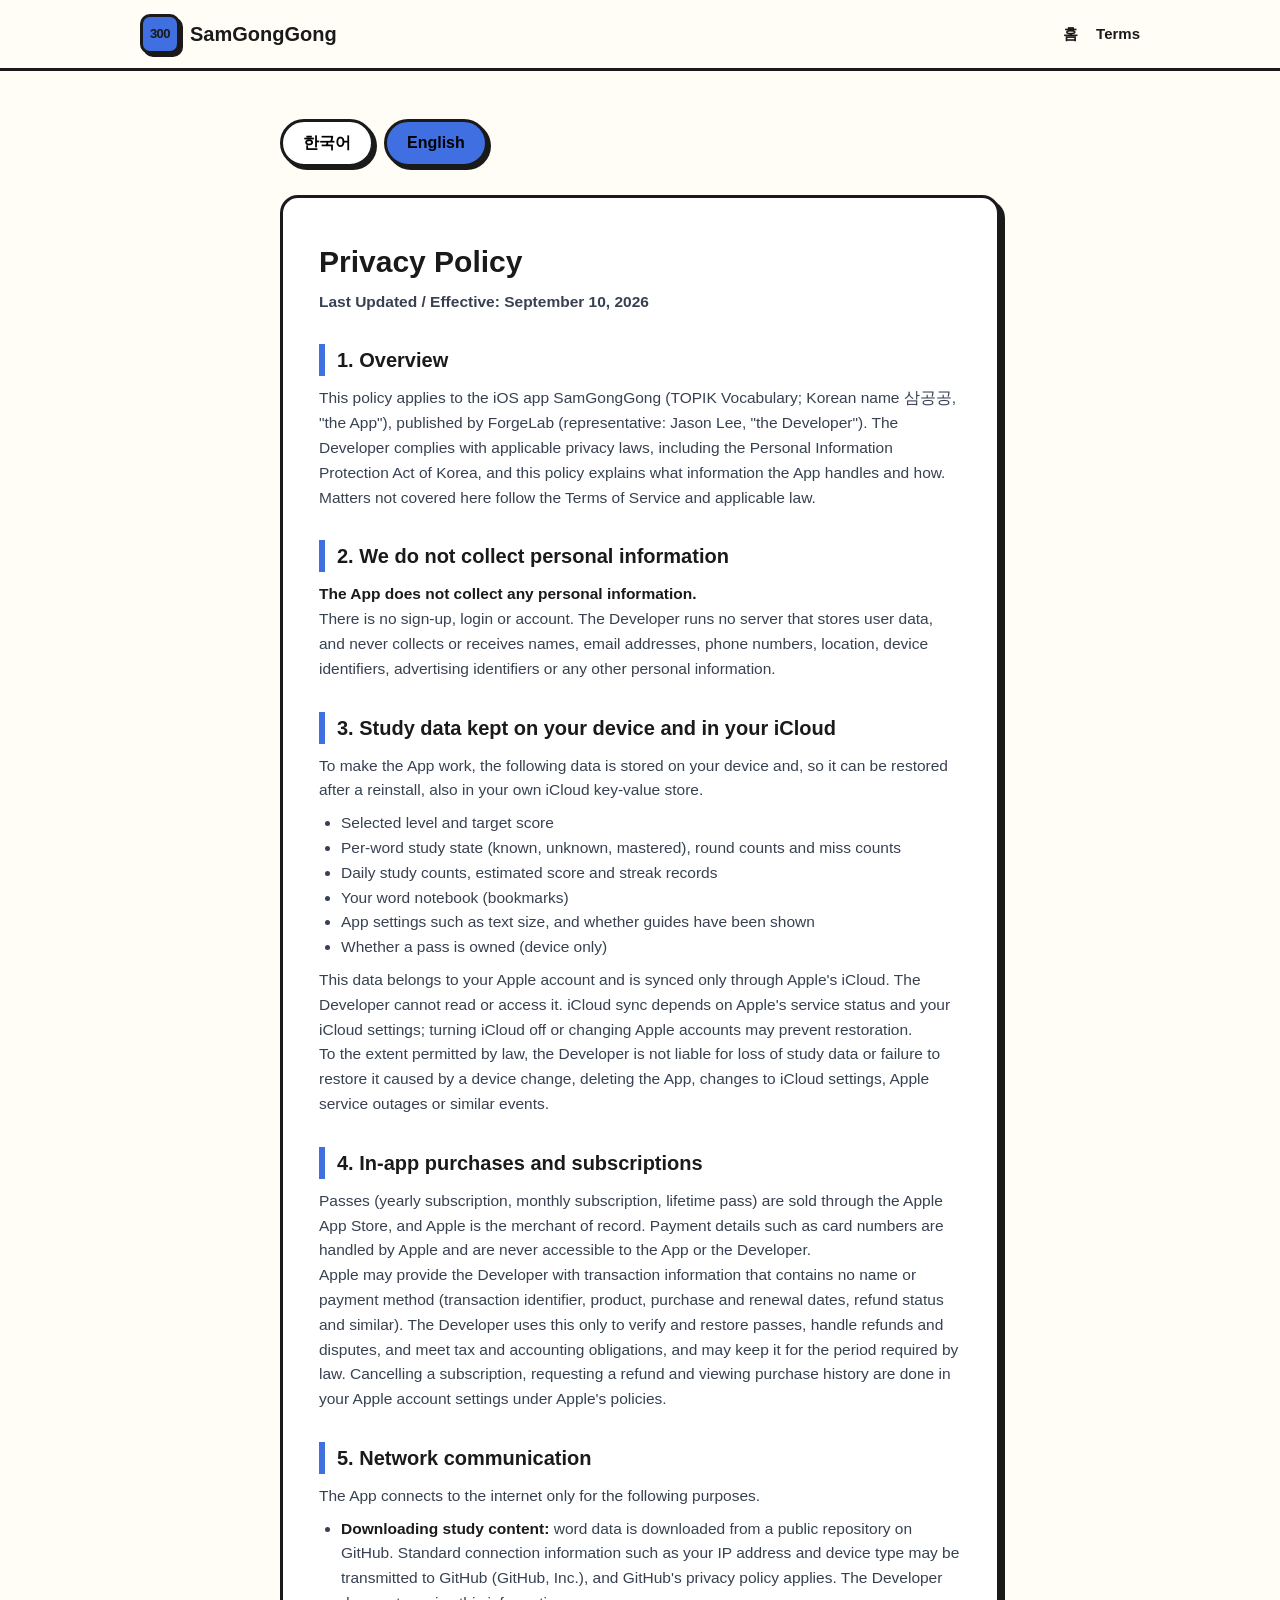
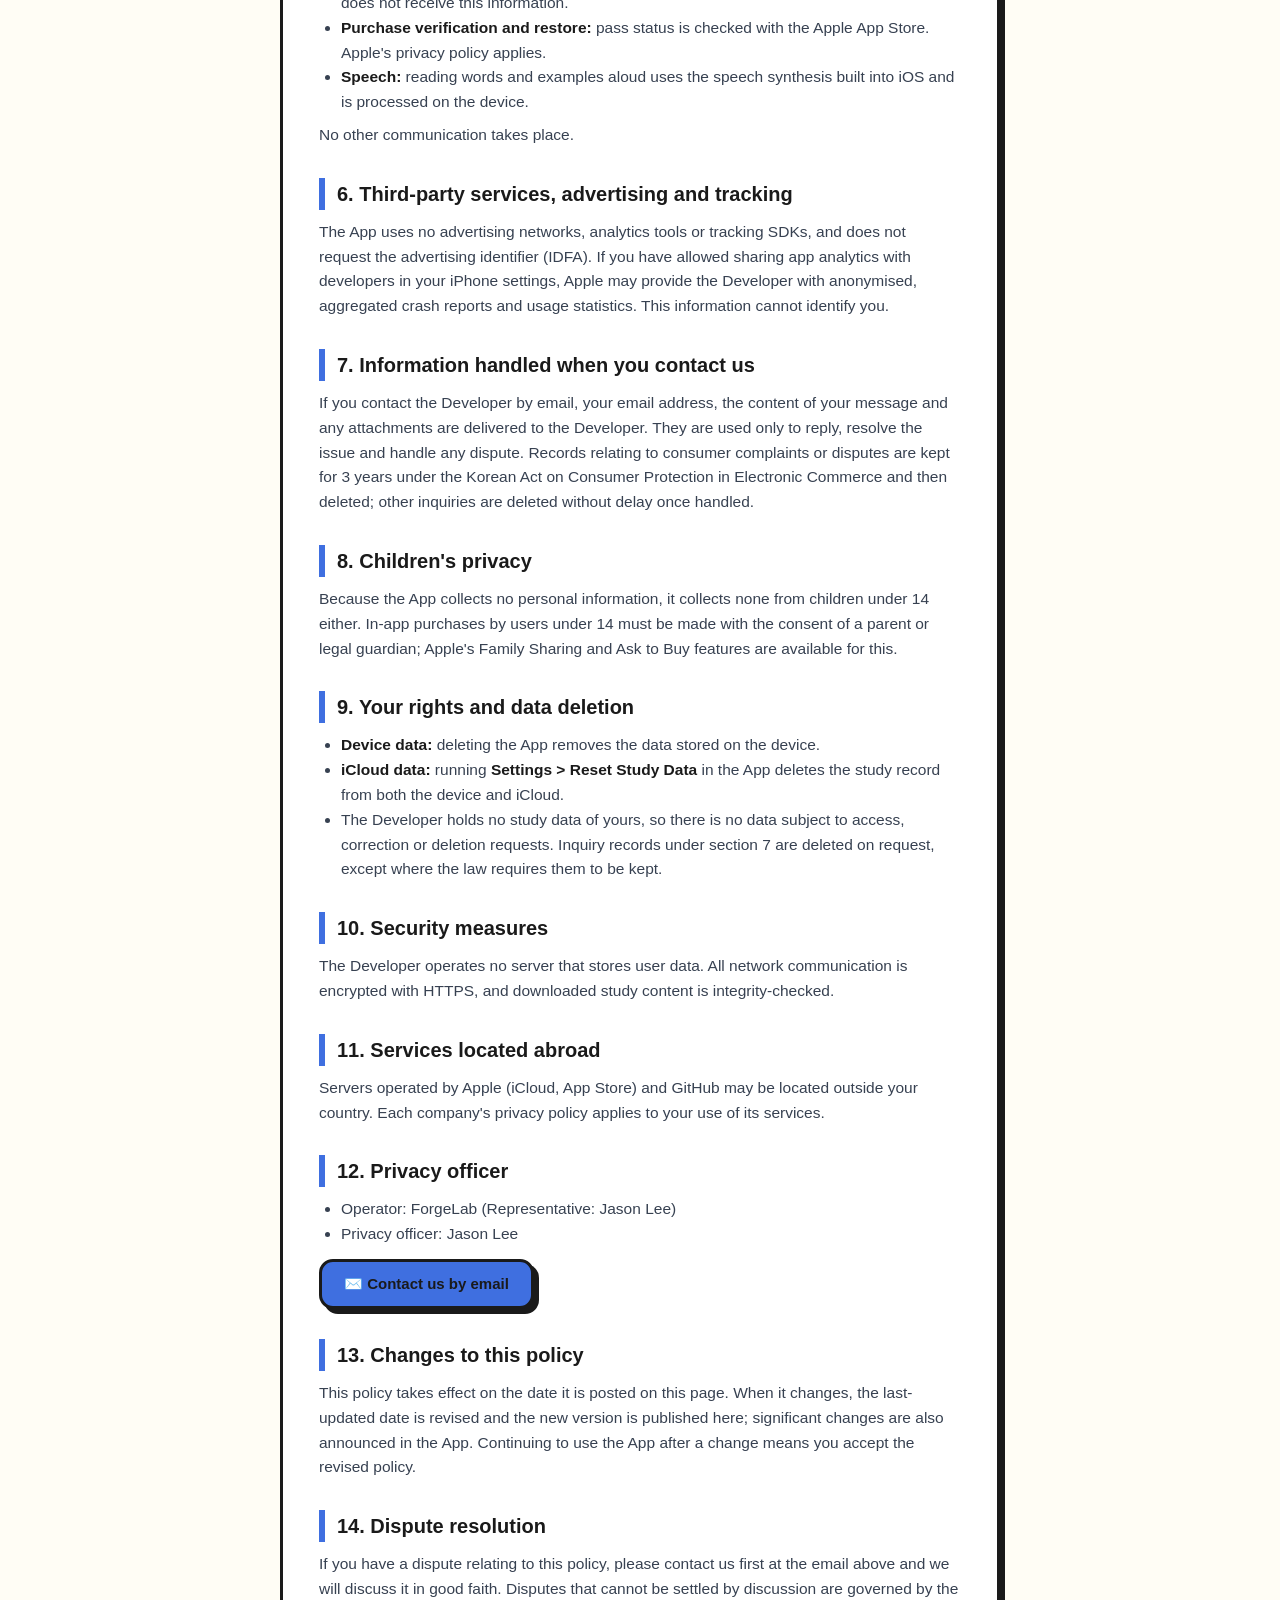
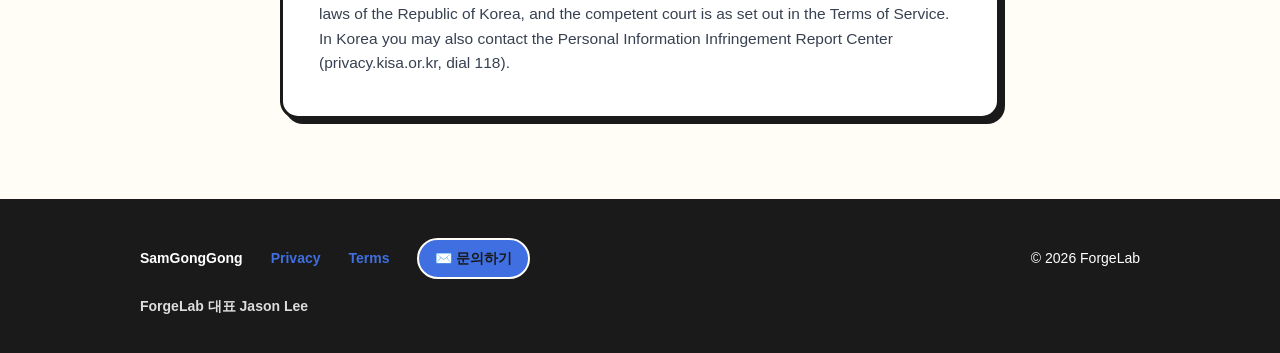
==== docs/privacy.html @ 69f59f40 "SamGongGong (삼공공) content repo: TOPIK Levels 1-6 for English-speaking learners Six levels across TOP" ====
<!DOCTYPE html>
<html lang="en">
<head>
<meta charset="UTF-8" />
<meta name="viewport" content="width=device-width, initial-scale=1.0" />
<title>개인정보 처리방침 | 삼공공 (SamGongGong) Privacy Policy</title>
<meta name="description" content="삼공공(SamGongGong) 개인정보 처리방침: 개인정보를 수집하지 않습니다. SamGongGong Privacy Policy: we collect no personal information." />
<link rel="icon" href="data:image/svg+xml,%3Csvg xmlns='http://www.w3.org/2000/svg' viewBox='0 0 64 64'%3E%3Crect x='4' y='4' width='56' height='56' rx='12' fill='%23FFD43B' stroke='%231A1A1A' stroke-width='5'/%3E%3Ctext x='32' y='42' font-family='-apple-system,sans-serif' font-size='24' font-weight='900' text-anchor='middle' fill='%231A1A1A'%3E120%3C/text%3E%3C/svg%3E" />
<link rel="stylesheet" href="styles.css" />
</head>
<body>

<nav class="nav">
  <div class="nav-inner">
    <a class="logo" href="index.html"><span class="logo-block">300</span> SamGongGong</a>
    <div class="nav-links">
      <a href="index.html">홈</a>
      <a href="terms.html">Terms</a>
    </div>
  </div>
</nav>

<main class="policy">
  <div class="lang-toggle" role="tablist" aria-label="언어 선택 / Language">
    <button id="btn-ko" class="active" onclick="setLang('ko')">한국어</button>
    <button id="btn-en" onclick="setLang('en')">English</button>
  </div>

  <div class="policy-card">

    <!-- ================= 한국어 ================= -->
    <div class="lang-ko">
      <h1>개인정보 처리방침</h1>
      <p class="date">최종 수정일 및 시행일: 2026년 9월 10일</p>

      <h2>1. 개요</h2>
      <p>이 방침은 ForgeLab(대표 Jason Lee, 이하 "개발자")이 배포하는 iOS 앱 삼공공(영문명 SamGongGong, TOPIK Vocabulary, 이하 "앱")에 적용됩니다. 개발자는 「개인정보 보호법」 등 관련 법령을 지키며, 이 방침에서 앱이 어떤 정보를 다루고 어떻게 처리하는지 설명합니다. 이 방침에서 정하지 않은 사항은 이용약관과 관련 법령을 따릅니다.</p>

      <h2>2. 개인정보를 수집하지 않습니다</h2>
      <p><strong>앱은 개인정보를 수집하지 않습니다.</strong></p>
      <p>회원가입, 로그인, 계정 생성을 요구하지 않습니다. 개발자는 사용자 데이터를 저장하는 자체 서버를 운영하지 않으며, 이름, 이메일, 전화번호, 위치, 기기 식별자, 광고 식별자 등 어떤 개인정보도 수집하거나 전송받지 않습니다.</p>

      <h2>3. 기기와 iCloud에 저장되는 학습 데이터</h2>
      <p>앱은 학습 기능을 위해 아래 데이터를 사용자의 기기에 저장하고, 재설치 뒤 복원을 위해 사용자 본인의 iCloud(키-값 저장소)에도 함께 저장합니다.</p>
      <ul>
        <li>선택한 레벨과 목표 점수</li>
        <li>단어별 학습 상태(알아요, 모름, 마스터), 회독 수, 틀린 횟수</li>
        <li>날짜별 학습 수와 예상 점수, 연속 학습 기록</li>
        <li>나만의 단어장(북마크)</li>
        <li>글자 크기 등 앱 설정, 안내 표시 여부</li>
        <li>이용권 보유 여부(기기에만 저장)</li>
      </ul>
      <p>이 데이터는 사용자의 Apple 계정에 속하며 Apple의 iCloud를 통해서만 동기화됩니다. 개발자는 이 데이터를 열람하거나 접근할 수 없습니다. iCloud 동기화는 Apple의 서비스 상태와 사용자의 iCloud 설정에 따라 달라지며, iCloud를 끄거나 Apple 계정을 바꾸면 복원되지 않을 수 있습니다.</p>
      <p>개발자는 관련 법령이 허용하는 범위에서, 기기 교체, 앱 삭제, iCloud 설정 변경, Apple 서비스 장애 등으로 생긴 학습 데이터의 손실이나 복원 실패에 대해 책임을 지지 않습니다.</p>

      <h2>4. 앱 내 구입과 구독</h2>
      <p>이용권(연간 구독, 월간 구독, 평생 이용권)은 Apple App Store를 통해 판매되며 결제의 당사자는 Apple입니다. 카드 번호 등 결제 정보는 Apple이 처리하고 앱과 개발자는 접근할 수 없습니다.</p>
      <p>Apple은 개발자에게 이름이나 결제 수단이 포함되지 않은 거래 정보(거래 식별자, 상품, 구입 및 갱신 일시, 환불 여부 등)를 제공할 수 있습니다. 개발자는 이 정보를 이용권 확인과 복원, 환불과 분쟁 대응, 세무와 회계 처리 목적으로만 사용하며 관련 법령이 정한 기간 동안 보관할 수 있습니다. 구독 해지, 환불, 결제 내역 확인은 Apple 계정 설정에서 하며 Apple의 정책을 따릅니다.</p>

      <h2>5. 네트워크 통신</h2>
      <p>앱은 아래 목적으로만 인터넷에 연결합니다.</p>
      <ul>
        <li><strong>학습 콘텐츠 내려받기:</strong> 단어 데이터를 GitHub의 공개 저장소에서 내려받습니다. 이때 IP 주소, 기기 종류 같은 일반적인 접속 정보가 GitHub(GitHub, Inc.)에 전달될 수 있으며 GitHub의 개인정보 처리방침이 적용됩니다. 개발자는 이 정보를 받지 않습니다.</li>
        <li><strong>구입 확인과 복원:</strong> Apple App Store와 이용권 상태를 확인합니다. Apple의 개인정보 처리방침이 적용됩니다.</li>
        <li><strong>음성 읽기:</strong> 단어와 예문 읽어 주기는 iOS에 내장된 음성 합성 기능을 사용하며 기기 안에서 처리됩니다.</li>
      </ul>
      <p>그 밖의 통신은 하지 않습니다.</p>

      <h2>6. 제3자 서비스, 광고, 추적</h2>
      <p>앱은 광고 네트워크, 분석 도구, 추적 SDK를 사용하지 않으며 광고 식별자(IDFA)를 요청하지 않습니다. 사용자가 iPhone 설정에서 Apple에 앱 분석 정보 공유를 허용한 경우, Apple이 익명으로 집계한 충돌 보고와 사용 통계를 개발자에게 제공할 수 있습니다. 이 정보로는 개인을 식별할 수 없습니다.</p>

      <h2>7. 문의 시 처리되는 정보</h2>
      <p>사용자가 이메일로 문의하면 이메일 주소와 문의 내용, 첨부 파일이 개발자에게 전달됩니다. 이 정보는 답변, 문제 해결, 분쟁 대응 목적으로만 사용합니다. 소비자 불만이나 분쟁 처리에 관한 기록은 「전자상거래 등에서의 소비자보호에 관한 법률」에 따라 3년간 보관한 뒤 삭제하며, 그 밖의 문의는 처리가 끝나면 지체 없이 삭제합니다.</p>

      <h2>8. 아동의 개인정보</h2>
      <p>앱은 개인정보를 수집하지 않으므로 만 14세 미만 아동의 개인정보도 수집하지 않습니다. 만 14세 미만 사용자의 앱 내 구입은 법정대리인의 동의 아래 이루어져야 하며, Apple의 가족 공유와 구입 요청 승인 기능을 이용할 수 있습니다.</p>

      <h2>9. 사용자의 권리와 데이터 삭제</h2>
      <ul>
        <li><strong>기기 데이터:</strong> 앱을 삭제하면 기기에 저장된 데이터가 함께 삭제됩니다.</li>
        <li><strong>iCloud 데이터:</strong> 앱의 <strong>설정 &gt; 학습 데이터 초기화</strong>를 실행하면 기기와 iCloud의 학습 기록이 모두 삭제됩니다.</li>
        <li>개발자는 사용자의 학습 데이터를 보유하지 않으므로 열람, 정정, 삭제 요청의 대상이 되는 데이터가 없습니다. 7항의 문의 기록은 요청하시면 법령이 정한 보관 의무가 없는 범위에서 삭제합니다.</li>
      </ul>

      <h2>10. 안전성 확보 조치</h2>
      <p>개발자는 사용자 데이터를 저장하는 서버를 두지 않습니다. 모든 네트워크 통신은 HTTPS로 암호화되며, 내려받은 학습 콘텐츠는 무결성 검증을 거칩니다.</p>

      <h2>11. 국외 서비스 이용</h2>
      <p>Apple(iCloud, App Store)과 GitHub의 서버는 국외에 있을 수 있습니다. 해당 서비스 이용에는 각 회사의 개인정보 처리방침이 적용됩니다.</p>

      <h2>12. 개인정보 보호책임자</h2>
      <ul>
        <li>사업자: ForgeLab (대표 Jason Lee)</li>
        <li>개인정보 보호책임자: Jason Lee</li>
      </ul>
      <p style="margin-top: 12px;"><a class="nb-btn" style="padding: 10px 22px; font-size: 15px;" href="mailto:forgelab.aitech@gmail.com?subject=%5BSamGongGong%5D%20%EA%B0%9C%EC%9D%B8%EC%A0%95%EB%B3%B4%20%EB%AC%B8%EC%9D%98">✉️ 이메일로 문의하기</a></p>

      <h2>13. 방침의 변경</h2>
      <p>이 방침은 이 페이지에 게시한 날부터 효력이 생깁니다. 내용이 바뀌면 최종 수정일을 갱신해 이 페이지에 공개하고, 중요한 변경은 앱 안에서도 안내합니다. 변경 뒤에도 앱을 계속 사용하면 변경된 방침에 동의한 것으로 봅니다.</p>

      <h2>14. 분쟁 해결</h2>
      <p>이 방침과 관련한 분쟁은 먼저 위 이메일로 알려 주시면 성실히 협의합니다. 협의로 해결되지 않는 분쟁에는 대한민국 법이 적용되며 관할 법원은 이용약관을 따릅니다. 개인정보 침해에 대한 신고나 상담은 개인정보침해 신고센터(privacy.kisa.or.kr, 국번 없이 118)에서도 받을 수 있습니다.</p>

    </div>

    <!-- ================= English ================= -->
    <div class="lang-en">
      <h1>Privacy Policy</h1>
      <p class="date">Last Updated / Effective: September 10, 2026</p>

      <h2>1. Overview</h2>
      <p>This policy applies to the iOS app SamGongGong (TOPIK Vocabulary; Korean name 삼공공, "the App"), published by ForgeLab (representative: Jason Lee, "the Developer"). The Developer complies with applicable privacy laws, including the Personal Information Protection Act of Korea, and this policy explains what information the App handles and how. Matters not covered here follow the Terms of Service and applicable law.</p>

      <h2>2. We do not collect personal information</h2>
      <p><strong>The App does not collect any personal information.</strong></p>
      <p>There is no sign-up, login or account. The Developer runs no server that stores user data, and never collects or receives names, email addresses, phone numbers, location, device identifiers, advertising identifiers or any other personal information.</p>

      <h2>3. Study data kept on your device and in your iCloud</h2>
      <p>To make the App work, the following data is stored on your device and, so it can be restored after a reinstall, also in your own iCloud key-value store.</p>
      <ul>
        <li>Selected level and target score</li>
        <li>Per-word study state (known, unknown, mastered), round counts and miss counts</li>
        <li>Daily study counts, estimated score and streak records</li>
        <li>Your word notebook (bookmarks)</li>
        <li>App settings such as text size, and whether guides have been shown</li>
        <li>Whether a pass is owned (device only)</li>
      </ul>
      <p>This data belongs to your Apple account and is synced only through Apple's iCloud. The Developer cannot read or access it. iCloud sync depends on Apple's service status and your iCloud settings; turning iCloud off or changing Apple accounts may prevent restoration.</p>
      <p>To the extent permitted by law, the Developer is not liable for loss of study data or failure to restore it caused by a device change, deleting the App, changes to iCloud settings, Apple service outages or similar events.</p>

      <h2>4. In-app purchases and subscriptions</h2>
      <p>Passes (yearly subscription, monthly subscription, lifetime pass) are sold through the Apple App Store, and Apple is the merchant of record. Payment details such as card numbers are handled by Apple and are never accessible to the App or the Developer.</p>
      <p>Apple may provide the Developer with transaction information that contains no name or payment method (transaction identifier, product, purchase and renewal dates, refund status and similar). The Developer uses this only to verify and restore passes, handle refunds and disputes, and meet tax and accounting obligations, and may keep it for the period required by law. Cancelling a subscription, requesting a refund and viewing purchase history are done in your Apple account settings under Apple's policies.</p>

      <h2>5. Network communication</h2>
      <p>The App connects to the internet only for the following purposes.</p>
      <ul>
        <li><strong>Downloading study content:</strong> word data is downloaded from a public repository on GitHub. Standard connection information such as your IP address and device type may be transmitted to GitHub (GitHub, Inc.), and GitHub's privacy policy applies. The Developer does not receive this information.</li>
        <li><strong>Purchase verification and restore:</strong> pass status is checked with the Apple App Store. Apple's privacy policy applies.</li>
        <li><strong>Speech:</strong> reading words and examples aloud uses the speech synthesis built into iOS and is processed on the device.</li>
      </ul>
      <p>No other communication takes place.</p>

      <h2>6. Third-party services, advertising and tracking</h2>
      <p>The App uses no advertising networks, analytics tools or tracking SDKs, and does not request the advertising identifier (IDFA). If you have allowed sharing app analytics with developers in your iPhone settings, Apple may provide the Developer with anonymised, aggregated crash reports and usage statistics. This information cannot identify you.</p>

      <h2>7. Information handled when you contact us</h2>
      <p>If you contact the Developer by email, your email address, the content of your message and any attachments are delivered to the Developer. They are used only to reply, resolve the issue and handle any dispute. Records relating to consumer complaints or disputes are kept for 3 years under the Korean Act on Consumer Protection in Electronic Commerce and then deleted; other inquiries are deleted without delay once handled.</p>

      <h2>8. Children's privacy</h2>
      <p>Because the App collects no personal information, it collects none from children under 14 either. In-app purchases by users under 14 must be made with the consent of a parent or legal guardian; Apple's Family Sharing and Ask to Buy features are available for this.</p>

      <h2>9. Your rights and data deletion</h2>
      <ul>
        <li><strong>Device data:</strong> deleting the App removes the data stored on the device.</li>
        <li><strong>iCloud data:</strong> running <strong>Settings &gt; Reset Study Data</strong> in the App deletes the study record from both the device and iCloud.</li>
        <li>The Developer holds no study data of yours, so there is no data subject to access, correction or deletion requests. Inquiry records under section 7 are deleted on request, except where the law requires them to be kept.</li>
      </ul>

      <h2>10. Security measures</h2>
      <p>The Developer operates no server that stores user data. All network communication is encrypted with HTTPS, and downloaded study content is integrity-checked.</p>

      <h2>11. Services located abroad</h2>
      <p>Servers operated by Apple (iCloud, App Store) and GitHub may be located outside your country. Each company's privacy policy applies to your use of its services.</p>

      <h2>12. Privacy officer</h2>
      <ul>
        <li>Operator: ForgeLab (Representative: Jason Lee)</li>
        <li>Privacy officer: Jason Lee</li>
      </ul>
      <p style="margin-top: 12px;"><a class="nb-btn" style="padding: 10px 22px; font-size: 15px;" href="mailto:forgelab.aitech@gmail.com?subject=%5BSamGongGong%5D%20Privacy%20inquiry">✉️ Contact us by email</a></p>

      <h2>13. Changes to this policy</h2>
      <p>This policy takes effect on the date it is posted on this page. When it changes, the last-updated date is revised and the new version is published here; significant changes are also announced in the App. Continuing to use the App after a change means you accept the revised policy.</p>

      <h2>14. Dispute resolution</h2>
      <p>If you have a dispute relating to this policy, please contact us first at the email above and we will discuss it in good faith. Disputes that cannot be settled by discussion are governed by the laws of the Republic of Korea, and the competent court is as set out in the Terms of Service. In Korea you may also contact the Personal Information Infringement Report Center (privacy.kisa.or.kr, dial 118).</p>

    </div>

  </div>
</main>

<footer>
  <div class="wrap">
    <span style="font-weight: 900;">SamGongGong</span>
    <a href="privacy.html">Privacy</a>
    <a href="terms.html">Terms</a>
    <a class="contact-btn" href="mailto:forgelab.aitech@gmail.com?subject=%5BSamGongGong%5D%20Support">✉️ 문의하기</a>
    <span style="margin-left:auto;">© 2026 ForgeLab</span>
    <span class="biz">ForgeLab 대표 Jason Lee</span>
  </div>
</footer>

<script>
function setLang(lang) {
  document.body.classList.toggle('en', lang === 'en');
  document.getElementById('btn-ko').classList.toggle('active', lang === 'ko');
  document.getElementById('btn-en').classList.toggle('active', lang === 'en');
  document.documentElement.lang = lang;
}
// English first: this app is for learners of Korean. ?lang=ko shows the Korean text.
if (new URLSearchParams(location.search).get('lang') !== 'ko') setLang('en');
</script>

</body>
</html>
---- docs/styles.css ----
/* ============================================================
   T600 promo site — Neobrutalism, tokens mirrored from the app
   (NBTheme.swift: colors, 3px borders, hard offset shadows)
   Brand accent is taegeuk blue (--brand) with taegeuk red support (--brand-2);
   the raw palette variables stay identical across sister apps.
   ============================================================ */

:root {
  /* Backgrounds */
  --page-bg: #FFFDF5;
  --card-bg: #FFFFFF;
  --surface: #F5F0E8;

  /* Accents (Assets.xcassets nb.* colors) */
  --yellow:   #FFD43B;
  --pink:     #FF6B9D;
  --blue:     #4DABF7;
  --coral:    #FF6B35;
  --mint:     #63E6BE;
  --lavender: #B197FC;
  --lime:     #A9E34B;
  --orange:   #FF922B;
  --danger:   #E03131;

  /* Brand accent (this track: taegeuk blue and red on white) */
  --brand:   #3F6FE0;
  --brand-2: #EF4B57;
  --brand-3: #DCE7FF;

  /* Structural */
  --ink:  #1A1A1A;
  --body: #374151;

  --bw: 3px;
  --shadow-sm: 3px 3px 0 var(--ink);
  --shadow-md: 5px 5px 0 var(--ink);
  --shadow-lg: 7px 7px 0 var(--ink);

  --r-sm: 10px;
  --r-md: 14px;
  --r-lg: 18px;
}

* { margin: 0; padding: 0; box-sizing: border-box; }

html { scroll-behavior: smooth; background: var(--page-bg); overflow-x: clip; }

/* Anchored sections land BELOW the sticky nav, with breathing room —
   otherwise their headings hide under the bar. */
section[id], header[id] { scroll-margin-top: 84px; }

body {
  font-family: -apple-system, BlinkMacSystemFont, "Apple SD Gothic Neo",
    "Pretendard", "Segoe UI", "Noto Sans KR", sans-serif;
  background: transparent;
  color: var(--ink);
  line-height: 1.6;
  -webkit-font-smoothing: antialiased;
  /* Clip decorative bleed (hero glow, aurora blobs) without creating a
     scroll container — `clip` (unlike hidden) keeps position:sticky working. */
  overflow-x: clip;
}

.wrap { max-width: 1040px; margin: 0 auto; padding: 0 20px; }

/* ---------- NB primitives ---------- */

.nb-card {
  background: var(--card-bg);
  border: var(--bw) solid var(--ink);
  border-radius: var(--r-md);
}

.nb-shadow-sm { box-shadow: var(--shadow-sm); }
.nb-shadow-md { box-shadow: var(--shadow-md); }
.nb-shadow-lg { box-shadow: var(--shadow-lg); }

.nb-btn {
  display: inline-block;
  padding: 13px 26px;
  font-size: 16px;
  font-weight: 800;
  color: var(--ink);
  background: var(--brand);
  border: var(--bw) solid var(--ink);
  border-radius: var(--r-md);
  box-shadow: var(--shadow-md);
  text-decoration: none;
  cursor: pointer;
  transition: transform 0.1s ease, box-shadow 0.1s ease;
}
.nb-btn:hover { transform: translate(2px, 2px); box-shadow: 3px 3px 0 var(--ink); }
.nb-btn:active { transform: translate(5px, 5px); box-shadow: none; }
.nb-btn.secondary { background: var(--card-bg); }
.nb-btn.mint { background: var(--mint); }

.nb-tag {
  display: inline-block;
  padding: 4px 12px;
  font-size: 13px;
  font-weight: 800;
  border: 2px solid var(--ink);
  border-radius: 999px;
  background: var(--surface);
}

/* ---------- Nav ---------- */

.nav {
  position: sticky;
  top: 0;
  z-index: 50;
  background: var(--page-bg);
  border-bottom: var(--bw) solid var(--ink);
}
.nav-inner {
  display: flex;
  align-items: center;
  gap: 18px;
  padding: 14px 20px;
  max-width: 1040px;
  margin: 0 auto;
}
.logo {
  display: flex;
  align-items: center;
  gap: 10px;
  font-weight: 900;
  font-size: 20px;
  text-decoration: none;
  color: var(--ink);
}
.logo-block {
  display: grid;
  place-items: center;
  width: 40px;
  height: 40px;
  background: var(--brand);
  border: var(--bw) solid var(--ink);
  border-radius: var(--r-sm);
  box-shadow: var(--shadow-sm);
  font-size: 13px;
  font-weight: 900;
  letter-spacing: -0.5px;
}
.logo-kr {
  font-size: 12px;
  font-weight: 900;
  color: var(--ink);
  background: var(--mint);
  border: 2.5px solid var(--ink);
  border-radius: 999px;
  padding: 3px 10px;
  box-shadow: 2px 2px 0 var(--ink);
}

/* 120 = 육공공 = ㅇㅇㄱ — Korean nickname brand strip (hero) */
.kr-brand { display: flex; align-items: center; gap: 11px; margin: 18px 0 28px; }
.kk {
  display: grid;
  place-items: center;
  flex: none;          /* keep the tiles square — flex was shrinking them to 41px wide */
  width: 44px;
  height: 44px;
  border: var(--bw) solid var(--ink);
  border-radius: 12px;
  font-size: 30px;
  line-height: 1;
  font-weight: 900;
  color: var(--ink);
  box-shadow: 4px 4px 0 var(--ink);
  transition: transform 0.12s ease, box-shadow 0.12s ease;
}
.kk:hover { transform: translate(2px, 2px); box-shadow: 2px 2px 0 var(--ink); }
.kr-brand-label { font-weight: 800; font-size: 15px; color: var(--body); margin-left: 6px; }
.kr-brand-label strong { color: var(--ink); font-weight: 900; }

.nav-links { display: flex; gap: 18px; margin-left: auto; align-items: center; }
.nav-links a {
  color: var(--ink);
  text-decoration: none;
  font-weight: 700;
  font-size: 15px;
}
.nav-links a:hover { text-decoration: underline; text-decoration-thickness: 3px; text-underline-offset: 4px; text-decoration-color: var(--brand); }
/* Scroll spy: the nav tracks the section you're reading */
.nav-links a.active:not(.nav-cta) {
  text-decoration: underline;
  text-decoration-thickness: 3px;
  text-underline-offset: 4px;
  text-decoration-color: var(--brand-2);
}
.nav-cta { padding: 8px 16px !important; font-size: 14px !important; }

/* ---------- Hero ---------- */

.hero {
  display: grid;
  grid-template-columns: 1.15fr 0.85fr;
  gap: 48px;
  align-items: center;
  padding: 72px 0 84px;
}
.hero h1 {
  font-size: clamp(34px, 5vw, 52px);
  font-weight: 900;
  line-height: 1.2;
  letter-spacing: -1px;
}
.hero h1 .hl {
  background: var(--brand);
  padding: 0 10px;
  border: var(--bw) solid var(--ink);
  border-radius: var(--r-sm);
  display: inline-block;
  box-shadow: var(--shadow-sm);
}
.hero p.sub {
  margin: 22px 0 30px;
  font-size: 18px;
  color: var(--body);
  max-width: 460px;
}
.hero-ctas { display: flex; gap: 14px; flex-wrap: wrap; align-items: center; }
.store-badge {
  display: inline-flex;
  align-items: center;
  gap: 10px;
  padding: 12px 22px;
  background: var(--ink);
  color: #fff;
  border: var(--bw) solid var(--ink);
  border-radius: var(--r-md);
  box-shadow: 5px 5px 0 var(--brand);
  font-weight: 800;
  text-decoration: none;
}
.store-badge small { display: block; font-weight: 600; font-size: 11px; opacity: 0.8; }
.store-badge .big { font-size: 17px; line-height: 1.15; }
/* Not shipped yet: the badge states status, it is not a link. */
.store-badge.soon { cursor: default; }

/* Hero phone mock (CSS-drawn dashboard preview) */
.phone {
  width: 290px;
  margin: 0 auto;
  background: var(--card-bg);
  border: var(--bw) solid var(--ink);
  border-radius: 36px;
  box-shadow: var(--shadow-lg);
  padding: 16px 14px;
  rotate: 2deg;
}
.phone .notch {
  width: 90px; height: 8px;
  background: var(--ink);
  border-radius: 999px;
  margin: 0 auto 14px;
}
.mock-row {
  border: 2.5px solid var(--ink);
  border-radius: var(--r-sm);
  padding: 10px 12px;
  margin-bottom: 10px;
  font-size: 12px;
  font-weight: 800;
  background: var(--card-bg);
}
.mock-row.score { display: flex; gap: 12px; align-items: center; }
.mock-ring {
  width: 52px; height: 52px;
  border-radius: 50%;
  border: 2.5px solid var(--ink);
  background: conic-gradient(var(--brand) 0 72%, var(--surface) 72% 100%);
  display: grid; place-items: center;
  font-size: 12px; font-weight: 900;
  flex-shrink: 0;
}
.mock-ring span { background: var(--card-bg); border-radius: 50%; width: 36px; height: 36px; display: grid; place-items: center; }
.mock-bars { flex: 1; }
.mock-bar { height: 8px; border: 2px solid var(--ink); border-radius: 4px; margin: 5px 0; overflow: hidden; background: var(--surface); }
.mock-bar i { display: block; height: 100%; }
.mock-cta { background: var(--brand); display: flex; justify-content: space-between; align-items: center; }
.mock-books { display: flex; gap: 6px; }
.mock-book {
  flex: 1; height: 58px;
  border: 2.5px solid var(--ink);
  border-radius: 8px;
  background: var(--surface);
  position: relative;
  overflow: visible;
  display: grid; place-items: center;
  font-size: 10px; font-weight: 900;
}
.mock-book::before {
  content: ""; position: absolute; left: 0; top: 0; bottom: 0; width: 5px;
  border-right: 2px solid var(--ink);
  border-radius: 5px 0 0 5px;
  background: var(--mint);
}
.mock-book.b2::before { background: var(--blue); }
.mock-book.b3::before { background: var(--lavender); }
.mock-book.b4::before { background: var(--pink); }
.mock-book.reading { background: var(--brand); }
.mock-book.reading::after {
  content: ""; position: absolute; top: -6px; right: 7px;
  width: 9px; height: 16px;
  background: var(--danger);
  border: 2px solid var(--ink);
  clip-path: polygon(0 0, 100% 0, 100% 100%, 50% 72%, 0 100%);
}
.mock-chip { display: inline-block; padding: 2px 8px; border: 2px solid var(--ink); border-radius: 999px; background: var(--pink); font-size: 10px; }

/* ---------- Sections ---------- */

section { padding: 64px 0; }
section.alt { background: var(--surface); border-top: var(--bw) solid var(--ink); border-bottom: var(--bw) solid var(--ink); }

.sec-head { text-align: center; margin-bottom: 44px; }
.sec-head h2 { font-size: clamp(26px, 3.6vw, 36px); font-weight: 900; letter-spacing: -0.5px; }
.sec-head p { color: var(--body); margin-top: 10px; font-size: 17px; }

/* ---------- Half-press hover (모든 눌러지게 생긴 NB 컴포넌트) ----------
   Full press = shadow collapses to 0 and the face moves onto it.
   Hover = HALF press: translate ~half the shadow, shadow shrinks ~half. */

.feature, .level, .price-card, .step, .topic, .faq details, .shot-frame, .demo-card {
  transition: transform 0.12s ease, box-shadow 0.12s ease;
}
.feature:hover, .step:hover {
  transform: translate(2px, 2px);
  box-shadow: 3px 3px 0 var(--ink);
}
.level:hover, .topic:hover, .faq details:hover {
  transform: translate(2px, 2px);
  box-shadow: 1px 1px 0 var(--ink);
}
.price-card:hover {
  transform: translate(3px, 3px);
  box-shadow: 2px 2px 0 var(--ink);
}
.price-card.hot:hover { box-shadow: 3px 3px 0 var(--ink); }
.shot-frame:hover {
  transform: translate(2px, 2px);
  box-shadow: 3px 3px 0 var(--ink);
}

/* Phone mock — playful shake on hover */
@keyframes phone-shake {
  0%, 100% { transform: rotate(0deg) translateX(0); }
  20% { transform: rotate(-2.5deg) translateX(-3px); }
  40% { transform: rotate(2deg) translateX(3px); }
  60% { transform: rotate(-1.5deg) translateX(-2px); }
  80% { transform: rotate(1deg) translateX(1px); }
}
.phone:hover { animation: phone-shake 0.55s ease-in-out; }

/* How it works — 4 steps */
.steps { display: grid; grid-template-columns: repeat(4, 1fr); gap: 20px; }
.step {
  background: var(--card-bg);
  border: var(--bw) solid var(--ink);
  border-radius: var(--r-md);
  box-shadow: var(--shadow-md);
  padding: 22px 20px;
}
.step-num {
  display: grid; place-items: center;
  width: 42px; height: 42px;
  font-size: 19px; font-weight: 900;
  border: var(--bw) solid var(--ink);
  border-radius: var(--r-sm);
  box-shadow: var(--shadow-sm);
  margin-bottom: 14px;
}
.step h3 { font-size: 17px; font-weight: 900; margin-bottom: 8px; }
.step p { font-size: 14px; color: var(--body); }

/* Features */
.grid { display: grid; grid-template-columns: repeat(3, 1fr); gap: 22px; }
.feature {
  background: var(--card-bg);
  border: var(--bw) solid var(--ink);
  border-radius: var(--r-md);
  box-shadow: var(--shadow-md);
  padding: 24px 22px;
  overflow: hidden;
  position: relative;
}
.feature .strip { position: absolute; top: 0; left: 0; right: 0; height: 7px; }
.feature .icon {
  width: 46px; height: 46px;
  display: grid; place-items: center;
  font-size: 22px;
  border: var(--bw) solid var(--ink);
  border-radius: 50%;
  margin: 6px 0 14px;
}
.feature h3 { font-size: 18px; font-weight: 900; margin-bottom: 8px; }
.feature p { font-size: 14.5px; color: var(--body); }
.feature .new-flag {
  position: absolute; top: 16px; right: 14px;
  font-size: 10.5px; font-weight: 900;
  background: var(--danger); color: #fff;
  border: 2px solid var(--ink); border-radius: 999px;
  padding: 1px 9px;
  transform: rotate(4deg);
}

/* ---------- 주제 책장 (this track's signature: one topic = one book) ---------- */

.topics { display: grid; grid-template-columns: repeat(5, 1fr); gap: 16px; }
.topic {
  background: var(--card-bg);
  border: var(--bw) solid var(--ink);
  border-left: 10px solid var(--brand);   /* the spine */
  border-radius: var(--r-md);
  box-shadow: var(--shadow-sm);
  padding: 16px 12px 14px;
  text-align: center;
}
.topic .t-icon { font-size: 24px; line-height: 1.1; }
.topic h4 { font-size: 15px; font-weight: 900; margin-top: 8px; letter-spacing: -0.3px; }
.topic small { display: block; font-size: 11.5px; font-weight: 700; color: var(--body); }
.topic .t-count {
  display: inline-block; margin-top: 9px;
  font-size: 10.5px; font-weight: 900;
  border: 2px solid var(--ink); border-radius: 999px;
  padding: 1px 9px; background: var(--surface);
}
.topics-note {
  max-width: 720px; margin: 30px auto 0;
  text-align: center; font-size: 15px; font-weight: 700; color: var(--body);
  background: var(--card-bg);
  border: var(--bw) solid var(--ink);
  border-radius: var(--r-md);
  box-shadow: var(--shadow-sm);
  padding: 16px 20px;
}
.topics-note strong { color: var(--ink); font-weight: 900; }

/* Levels */
.levels { display: grid; grid-template-columns: repeat(4, 1fr); gap: 18px; }
.level {
  border: var(--bw) solid var(--ink);
  border-radius: var(--r-md);
  box-shadow: var(--shadow-sm);
  padding: 18px 16px;
  background: var(--card-bg);
  text-align: center;
}
.level .chip { width: 100%; height: 12px; border: 2px solid var(--ink); border-radius: 6px; margin-bottom: 12px; }
.level h4 { font-size: 17px; font-weight: 900; }
.level small { color: var(--body); font-weight: 700; }

/* Screenshots */
.shots { display: grid; grid-template-columns: repeat(3, 1fr); gap: 26px; }
.shot-frame {
  border: var(--bw) solid var(--ink);
  border-radius: 30px;
  background: var(--card-bg);
  box-shadow: var(--shadow-md);
  padding: 12px;
  aspect-ratio: 9 / 19;
}
.shot-frame img { width: 100%; height: 100%; object-fit: cover; border-radius: 20px; border: 2px solid var(--ink); display: block; }
.shot-ph {
  width: 100%; height: 100%;
  border: 3px dashed var(--ink);
  border-radius: 20px;
  background: repeating-linear-gradient(45deg, var(--surface) 0 14px, var(--page-bg) 14px 28px);
  display: grid; place-items: center;
  text-align: center;
  font-weight: 800;
  color: var(--body);
  font-size: 14px;
  padding: 10px;
}
.shot-cap { text-align: center; font-weight: 800; margin-top: 12px; }

/* ---------- 스크린샷 — 살아있는 NB 목업 (CSS loops, no assets) ---------- */

.shot-anim {
  width: 100%; height: 100%;
  border: 2px solid var(--ink);
  border-radius: 20px;
  background: var(--page-bg);
  overflow: hidden;
  display: flex; flex-direction: column;
  gap: 10px;
  padding: 14px 12px;
  position: relative;
  font-size: 12px;
}
.sa-top { display: flex; align-items: center; justify-content: space-between; }
/* Dashboard mock fills its tall frame: blocks spread evenly, sized up */
.sa-dash { justify-content: space-between; }
.sa-dash .sa-card { padding: 13px 12px; }
.sa-dash .sa-ring { width: 70px; height: 70px; }
.sa-dash .sa-ring::after { inset: 10px; }
.sa-dash .sa-ring span { font-size: 16px; }
.sa-dash .sa-bar { height: 11px; }
.sa-dash .sa-bars small { font-size: 10.5px; margin: 3px 0; }
.sa-dash .sa-cell { padding: 8px 0; font-size: 10px; }
.sa-dash .sa-cta { padding: 12px 0; font-size: 13px; }
.sa-dash .sa-weak { font-size: 12.5px; }
.sa-pill {
  font-size: 10.5px; font-weight: 900; color: var(--ink);
  border: 2px solid var(--ink); border-radius: 999px;
  padding: 3px 9px; box-shadow: 2px 2px 0 var(--ink);
}
.sa-count { font-size: 10.5px; font-weight: 800; color: var(--body); }
.sa-card {
  border: 2.5px solid var(--ink); border-radius: 14px;
  background: var(--card-bg); box-shadow: 3px 3px 0 var(--ink);
  padding: 10px;
}

/* -- Dashboard mock -- */
.sa-ring {
  position: relative; width: 58px; height: 58px; border-radius: 50%;
  display: grid; place-items: center; float: left; margin-right: 10px;
}
.sa-ring i {
  position: absolute; inset: 0; border-radius: 50%;
  background: conic-gradient(var(--brand) var(--sa-ring, 40%), var(--surface) 0);
  border: 2.5px solid var(--ink);
  animation: sa-ring-fill 6s ease-in-out infinite;
}
.sa-ring::after {
  content: ""; position: absolute; inset: 9px; border-radius: 50%;
  background: var(--card-bg); border: 2px solid var(--ink);
}
.sa-ring span { position: relative; z-index: 1; font-weight: 900; font-size: 14px; }
@keyframes sa-ring-fill {
  0%, 10% { --sa-ring: 30%; } 45%, 70% { --sa-ring: 74%; } 100% { --sa-ring: 30%; }
}
@property --sa-ring { syntax: "<percentage>"; inherits: false; initial-value: 30%; }
.sa-bars { overflow: hidden; padding-top: 2px; }
.sa-bars small { display: block; font-size: 9.5px; font-weight: 800; color: var(--body); margin: 2px 0; }
.sa-bar {
  height: 9px; border: 2px solid var(--ink); border-radius: 999px;
  background: var(--surface); overflow: hidden;
}
.sa-bar i { display: block; height: 100%; width: 40%; }
.sa-fill-mint { background: var(--mint); animation: sa-bar-a 6s ease-in-out infinite; }
.sa-fill-blue { background: var(--lavender); animation: sa-bar-b 6s ease-in-out infinite; }
@keyframes sa-bar-a { 0%, 10% { width: 32%; } 45%, 70% { width: 68%; } 100% { width: 32%; } }
@keyframes sa-bar-b { 0%, 14% { width: 45%; } 50%, 70% { width: 82%; } 100% { width: 45%; } }
.sa-shelf { display: flex; gap: 8px; margin-bottom: 10px; }
.sa-book {
  flex: 1; position: relative;
  aspect-ratio: 5 / 7;                     /* portrait — reads as a book */
  border: 2px solid var(--ink); border-radius: 7px;
  border-left: 6px solid var(--blue);      /* band-tint spine */
  background: var(--surface);
  font-size: 10.5px; font-weight: 900; text-align: center;
  display: flex; flex-direction: column; align-items: center; justify-content: center;
  gap: 3px;
}
.sa-book i { font-style: normal; font-size: 11px; height: 13px; line-height: 13px; }
.sa-book span { font-size: 9px; letter-spacing: -0.4px; }
.sa-book::after {
  content: ""; width: 58%; height: 5px; border-radius: 999px;
  border: 1.5px solid var(--ink); background: var(--card-bg); margin-top: 2px;
}
.sa-book.sa-done { background: var(--mint); }
.sa-book.sa-done::after { background: var(--mint); }
.sa-book.sa-reading { background: var(--brand); animation: sa-book-pop 6s ease-in-out infinite; }
.sa-book.sa-reading::after { background: linear-gradient(to right, var(--lavender) 55%, var(--card-bg) 0); }
.sa-book.sa-reading b {
  position: absolute; top: -2px; right: 7px; width: 9px; height: 17px;
  background: var(--danger, #E03131); border: 1.5px solid var(--ink);
  clip-path: polygon(0 0, 100% 0, 100% 100%, 50% 72%, 0 100%);
  animation: sa-ribbon 6s ease-in-out infinite;
}
@keyframes sa-book-pop { 0%, 55%, 100% { transform: none; } 60% { transform: translateY(-3px); } 66% { transform: none; } }
@keyframes sa-ribbon { 0%, 55%, 100% { transform: none; } 60% { transform: translateY(2px); } 66% { transform: none; } }
.sa-grid { display: grid; grid-template-columns: repeat(3, 1fr); gap: 5px; }
.sa-cell {
  border: 2px solid var(--ink); border-radius: 7px;
  background: var(--surface); text-align: center;
  font-size: 9px; font-weight: 800; padding: 5px 0;
}
.sa-cur { background: var(--brand); }
.sa-stats {
  display: flex; align-items: center; gap: 8px;
  margin-top: 9px;
  font-size: 9.5px; font-weight: 800; color: var(--body);
}
.sa-stats b { font-weight: 800; }
.sa-stats em { margin-left: auto; font-style: normal; color: var(--coral); font-weight: 900; }
.sa-c1, .sa-c2, .sa-c3 { animation: sa-cell-done 6s ease-in-out infinite; }
.sa-c2 { animation-delay: 0.5s; }
.sa-c3 { animation-delay: 1s; }
@keyframes sa-cell-done {
  0%, 8% { background: var(--surface); }
  16%, 88% { background: var(--mint); }
  100% { background: var(--surface); }
}
.sa-weak {
  display: flex; align-items: center; gap: 6px;
  font-size: 11.5px; font-weight: 800;
}
.sa-weak span:first-child { margin-right: auto; }
.sa-weak b { color: var(--coral); }
.sa-cta {
  border: 2.5px solid var(--ink); border-radius: 12px;
  background: var(--brand); box-shadow: 3px 3px 0 var(--ink);
  font-weight: 900; font-size: 12px; text-align: center; padding: 9px 0;
  animation: sa-cta-press 6s ease-in-out infinite;
}
@keyframes sa-cta-press {
  0%, 74%, 82%, 100% { transform: none; box-shadow: 3px 3px 0 var(--ink); }
  78% { transform: translate(2px, 2px); box-shadow: 1px 1px 0 var(--ink); }
}

/* -- Card swipe mock -- */
.sa-stage { position: relative; flex: 1; min-height: 0; }
.sa-word {
  position: absolute; inset: 6px 4px;
  border: 2.5px solid var(--ink); border-radius: 16px;
  background: var(--card-bg); box-shadow: 4px 4px 0 var(--ink);
  display: flex; flex-direction: column; align-items: center; justify-content: center;
  gap: 4px; text-align: center; overflow: hidden;
}
.sa-word h4 { font-size: 19px; font-weight: 900; }
.sa-word p { font-size: 12px; font-weight: 800; color: var(--body); }
.sa-word em { font-size: 10px; color: var(--body); font-style: normal; opacity: 0.7; }
.sa-back { transform: scale(0.94) translateY(10px); background: var(--surface); }
.sa-tint {
  position: absolute; inset: 0; display: grid; place-items: center;
  font-weight: 900; font-size: 15px; color: var(--ink); opacity: 0;
}
.sa-tint-mint { background: color-mix(in srgb, var(--mint) 62%, transparent); }
.sa-tint-coral { background: color-mix(in srgb, var(--coral) 62%, transparent); }
.sa-cardA { animation: sa-swipe-a 9s ease-in-out infinite; }
.sa-cardB { animation: sa-swipe-b 9s ease-in-out infinite; }
.sa-cardA .sa-tint { animation: sa-tint-a 9s ease-in-out infinite; }
.sa-cardB .sa-tint { animation: sa-tint-b 9s ease-in-out infinite; }
@keyframes sa-swipe-a {
  0%, 30% { transform: none; opacity: 1; z-index: 3; }
  42% { transform: translateX(150%) rotate(14deg); opacity: 1; z-index: 3; }
  42.5% { transform: scale(0.94) translateY(10px); opacity: 0; z-index: 1; }
  50%, 94% { transform: scale(0.94) translateY(10px); opacity: 1; z-index: 1; }
  100% { transform: none; opacity: 1; z-index: 3; }
}
@keyframes sa-swipe-b {
  0%, 44% { transform: scale(0.94) translateY(10px); opacity: 1; z-index: 2; }
  52%, 75% { transform: none; z-index: 3; opacity: 1; }
  87% { transform: translateX(-150%) rotate(-14deg); opacity: 1; z-index: 3; }
  87.5% { transform: scale(0.94) translateY(10px); opacity: 0; z-index: 1; }
  94%, 100% { transform: scale(0.94) translateY(10px); opacity: 1; z-index: 2; }
}
@keyframes sa-tint-a { 0%, 28% { opacity: 0; } 38%, 42% { opacity: 1; } 42.5%, 100% { opacity: 0; } }
@keyframes sa-tint-b { 0%, 73% { opacity: 0; } 83%, 87% { opacity: 1; } 87.5%, 100% { opacity: 0; } }
.sa-btns { display: flex; gap: 8px; }
.sa-btn {
  flex: 1; text-align: center; font-weight: 900; font-size: 12px;
  border: 2.5px solid var(--ink); border-radius: 12px;
  padding: 8px 0; box-shadow: 3px 3px 0 var(--ink);
}
.sa-no { background: var(--pink); animation: sa-press-no 9s ease-in-out infinite; }
.sa-ok { background: var(--lime); animation: sa-press-ok 9s ease-in-out infinite; }
@keyframes sa-press-ok {
  0%, 30%, 44%, 100% { transform: none; box-shadow: 3px 3px 0 var(--ink); background: var(--lime); }
  36% { transform: translate(2px, 2px); box-shadow: 1px 1px 0 var(--ink); background: var(--mint); }
}
@keyframes sa-press-no {
  0%, 76%, 90%, 100% { transform: none; box-shadow: 3px 3px 0 var(--ink); background: var(--pink); }
  82% { transform: translate(2px, 2px); box-shadow: 1px 1px 0 var(--ink); background: var(--coral); }
}

/* -- 3-second quiz mock -- */
.sa-qbar {
  height: 12px; border: 2.5px solid var(--ink); border-radius: 999px;
  background: var(--surface); overflow: hidden; flex-shrink: 0;
}
.sa-qbar i { display: block; height: 100%; animation: sa-drain 5s linear infinite; }
@keyframes sa-drain {
  0% { width: 100%; background: var(--mint); }
  19.9% { background: var(--mint); }
  20% { background: var(--yellow); }
  39.9% { background: var(--yellow); }
  40% { background: var(--coral); }
  60%, 75.9% { width: 0%; background: var(--coral); }
  76%, 100% { width: 100%; background: var(--mint); }
}
.sa-qmeta { display: flex; justify-content: space-between; align-items: center; font-size: 11px; font-weight: 800; color: var(--body); }
.sa-qword {
  margin-top: auto;
  border: 2.5px solid var(--ink); border-radius: 14px;
  background: var(--card-bg); box-shadow: 3px 3px 0 var(--ink);
  text-align: center; padding: 16px 8px;
}
.sa-qword small { display: block; font-size: 10px; font-weight: 800; color: var(--body); margin-bottom: 4px; }
.sa-qword h4 { font-size: 20px; font-weight: 900; }
.sa-opts { display: flex; flex-direction: column; gap: 7px; margin-top: auto; }
.sa-opt {
  position: relative;
  border: 2.5px solid var(--ink); border-radius: 11px;
  background: var(--card-bg); box-shadow: 3px 3px 0 var(--ink);
  font-size: 12px; font-weight: 800; padding: 8px 12px;
}
.sa-opt b { position: absolute; right: 10px; opacity: 0; font-weight: 900; }
.sa-correct { animation: sa-pick 5s ease-in-out infinite; }
.sa-correct b { animation: sa-pick-check 5s ease-in-out infinite; }
@keyframes sa-pick {
  0%, 42% { transform: none; box-shadow: 3px 3px 0 var(--ink); background: var(--card-bg); }
  46%, 70% { transform: translate(2px, 2px); box-shadow: 1px 1px 0 var(--ink); background: var(--mint); }
  74%, 100% { transform: none; box-shadow: 3px 3px 0 var(--ink); background: var(--card-bg); }
}
@keyframes sa-pick-check { 0%, 44% { opacity: 0; } 48%, 70% { opacity: 1; } 74%, 100% { opacity: 0; } }

@media (prefers-reduced-motion: reduce) {
  .shot-anim *, .shot-anim *::before, .shot-anim *::after { animation: none !important; }
}

/* ---------- 미리 해보기 — 3초 퀴즈 데모 ---------- */

.demo-card {
  max-width: 540px;
  margin: 0 auto;
  background: var(--card-bg);
  border: var(--bw) solid var(--ink);
  border-radius: var(--r-lg);
  box-shadow: var(--shadow-md);
  padding: 28px 26px;
}
.demo-timer {
  height: 12px;
  border: 2.5px solid var(--ink);
  border-radius: 999px;
  background: var(--surface);
  overflow: hidden;
  margin-bottom: 6px;
}
.demo-timer i {
  display: block;
  height: 100%;
  width: 100%;
  background: var(--mint);
  transition: background 0.3s ease;
}
.demo-timer.warn i { background: var(--yellow); }
.demo-timer.hot i { background: var(--coral); }
.demo-meta { display: flex; justify-content: space-between; font-size: 13px; font-weight: 800; color: var(--body); margin-bottom: 14px; }
.demo-word { font-size: 34px; font-weight: 900; text-align: center; margin: 14px 0 22px; letter-spacing: -0.5px; word-break: break-word; }
.demo-opt {
  display: block;
  width: 100%;
  text-align: left;
  font: inherit;
  font-size: 15.5px;
  font-weight: 800;
  color: var(--ink);
  padding: 13px 16px;
  margin: 9px 0;
  background: var(--card-bg);
  border: var(--bw) solid var(--ink);
  border-radius: var(--r-sm);
  box-shadow: var(--shadow-sm);
  cursor: pointer;
  transition: transform 0.1s ease, box-shadow 0.1s ease, background 0.15s ease;
}
.demo-opt:hover:not(:disabled) { transform: translate(2px, 2px); box-shadow: 1px 1px 0 var(--ink); }
.demo-opt:active:not(:disabled) { transform: translate(3px, 3px); box-shadow: none; }
.demo-opt.correct { background: var(--mint); }
.demo-opt.wrong { background: var(--coral); opacity: 0.8; }
.demo-opt:disabled { cursor: default; }
.demo-center { text-align: center; }
.demo-note { text-align: center; font-size: 13px; font-weight: 700; color: var(--body); margin-top: 14px; min-height: 20px; }
.demo-score { font-size: 44px; font-weight: 900; margin: 8px 0; }

/* Pricing */
.pricing { display: grid; grid-template-columns: 1fr 1fr; gap: 26px; max-width: 760px; margin: 0 auto; }
.price-card {
  background: var(--card-bg);
  border: var(--bw) solid var(--ink);
  border-radius: var(--r-lg);
  box-shadow: var(--shadow-md);
  padding: 30px 26px;
  text-align: center;
}
.price-card.hot { background: var(--brand); box-shadow: 7px 7px 0 var(--ink); }
.price-card h3 { font-size: 20px; font-weight: 900; }
.price-card .price { font-size: 34px; font-weight: 900; margin: 4px 0 2px; }
.price-card .price-was {
  font-size: 19px;
  font-weight: 800;
  color: var(--danger);
  text-decoration: line-through;
  text-decoration-thickness: 3px;
  margin-top: 12px;
}
.price-card .price-note { font-size: 13px; font-weight: 700; color: var(--body); }
.price-card.hot .price-note { color: var(--ink); }
.sale-badge {
  display: inline-block;
  padding: 5px 14px;
  font-size: 13px;
  font-weight: 900;
  color: #fff;
  background: var(--danger);
  border: 2.5px solid var(--ink);
  border-radius: 999px;
  box-shadow: var(--shadow-sm);
  transform: rotate(-2deg);
  margin-bottom: 10px;
}
.price-card ul { list-style: none; margin: 18px 0 0; text-align: left; }
.price-card li { padding: 7px 0; font-weight: 700; font-size: 15px; border-bottom: 2px dashed rgba(26,26,26,0.25); }
.price-card li:last-child { border-bottom: none; }
.price-card li::before { content: "✓ "; font-weight: 900; }

/* FAQ */
.faq { max-width: 720px; margin: 0 auto; display: grid; gap: 14px; }
.faq details {
  background: var(--card-bg);
  border: var(--bw) solid var(--ink);
  border-radius: var(--r-md);
  box-shadow: var(--shadow-sm);
  padding: 16px 20px;
}
.faq summary { font-weight: 900; cursor: pointer; font-size: 16px; }
.faq p { margin-top: 10px; color: var(--body); font-size: 15px; }

/* Footer */
footer {
  border-top: var(--bw) solid var(--ink);
  background: var(--ink);
  color: #fff;
  padding: 36px 0;
  font-size: 14px;
}
footer .wrap { display: flex; flex-wrap: wrap; gap: 16px 28px; align-items: center; }
footer a { color: var(--brand); font-weight: 800; text-decoration: none; }
footer a:hover { text-decoration: underline; }
footer .biz { flex-basis: 100%; font-weight: 700; opacity: 0.85; }
footer .ets { flex-basis: 100%; opacity: 0.65; font-size: 12.5px; }
footer .contact-btn {
  display: inline-block;
  padding: 7px 16px;
  background: var(--brand);
  color: var(--ink) !important;
  border: 2.5px solid var(--page-bg);
  border-radius: 999px;
  font-weight: 800;
  text-decoration: none;
}
footer .contact-btn:hover { transform: translate(1px, 1px); text-decoration: none; }

/* ---------- Policy pages ---------- */

.policy { max-width: 760px; margin: 0 auto; padding: 48px 20px 80px; }
.policy-card {
  background: var(--card-bg);
  border: var(--bw) solid var(--ink);
  border-radius: var(--r-lg);
  box-shadow: var(--shadow-md);
  padding: 40px 36px;
}
.policy h1 { font-size: 30px; font-weight: 900; margin-bottom: 4px; }
.policy .date { color: var(--body); font-weight: 700; margin-bottom: 24px; }
.policy h2 {
  font-size: 20px; font-weight: 900;
  margin: 30px 0 10px;
  padding-left: 12px;
  border-left: 6px solid var(--brand);
}
.policy p, .policy li { color: var(--body); font-size: 15.5px; }
.policy ul { padding-left: 22px; margin: 8px 0; }
.policy strong { color: var(--ink); }
.policy a { color: var(--ink); font-weight: 800; text-decoration-color: var(--brand); text-decoration-thickness: 3px; }

.lang-toggle { display: flex; gap: 10px; margin-bottom: 28px; }
.lang-toggle button {
  font: inherit;
  font-weight: 800;
  padding: 8px 20px;
  border: var(--bw) solid var(--ink);
  border-radius: 999px;
  background: var(--card-bg);
  cursor: pointer;
  box-shadow: var(--shadow-sm);
  transition: transform 0.1s ease, box-shadow 0.1s ease;
}
.lang-toggle button.active { background: var(--brand); }
.lang-toggle button:active { transform: translate(3px, 3px); box-shadow: none; }

.lang-en { display: none; }
body.en .lang-en { display: block; }
body.en .lang-ko { display: none; }

/* ---------- Responsive ---------- */

@media (max-width: 860px) {
  .hero { grid-template-columns: 1fr; text-align: center; padding: 48px 0 60px; }
  .hero p.sub { margin-left: auto; margin-right: auto; }
  .hero-ctas { justify-content: center; }
  .kr-brand { justify-content: center; }
  .logo-kr { display: none; }
  .phone { rotate: 0deg; margin-top: 10px; }
  .grid { grid-template-columns: 1fr 1fr; }
  .steps { grid-template-columns: 1fr 1fr; }
  .levels { grid-template-columns: 1fr 1fr; }
  .topics { grid-template-columns: repeat(3, 1fr); }
  .shots { grid-template-columns: 1fr; max-width: 320px; margin: 0 auto; }
  .pricing { grid-template-columns: 1fr; }
  .nav-links a:not(.nav-cta) { display: none; }
}

@media (max-width: 540px) {
  .grid { grid-template-columns: 1fr; }
  .steps { grid-template-columns: 1fr; }
  .topics { grid-template-columns: repeat(2, 1fr); }
  .policy-card { padding: 28px 20px; }
}

/* ============================================================
   ATMOSPHERE + SCROLL CHOREOGRAPHY
   NB DNA kept intact; mood layered on via a soft drifting aurora,
   scroll-triggered reveals ("dealt" cards), and one signature
   scroll-linked card fan. All self-contained, no libraries.
   ============================================================ */

:root {
  --grad-brand: linear-gradient(135deg, var(--brand), var(--brand-2));
  --grad-cool:  linear-gradient(135deg, var(--blue), var(--lavender));
  --grad-fresh: linear-gradient(135deg, var(--mint), var(--lime));
}

/* ---- Soft drifting aurora (cool, low opacity, behind content) ---- */
.aurora { position: fixed; inset: 0; z-index: -1; overflow: hidden; pointer-events: none; }
.aurora .blob {
  position: absolute;
  width: 48vw; height: 48vw; max-width: 580px; max-height: 580px;
  border-radius: 50%;
  filter: blur(72px);
  opacity: 0.30;
  animation: drift 24s ease-in-out infinite;
}
.b-blue { background: var(--brand);    top: -10%;    left: -6%;  animation-delay: -2s; }
.b-mint { background: var(--mint);     top: 26%;     right: -12%; animation-delay: -9s; }
.b-lav  { background: var(--lavender); bottom: -16%; left: 10%;  animation-delay: -15s; }
.b-pink { background: var(--pink);     top: 58%;     left: 42%;  animation-delay: -5s; opacity: 0.18; }
@keyframes drift {
  0%, 100% { transform: translate(0, 0) scale(1); }
  33%      { transform: translate(7%, 9%) scale(1.14); }
  66%      { transform: translate(-6%, -7%) scale(0.92); }
}

/* faint grain for tactile texture */
.grain {
  position: fixed; inset: 0; z-index: -1; pointer-events: none; opacity: 0.04;
  background-image: url("data:image/svg+xml,%3Csvg xmlns='http://www.w3.org/2000/svg'%3E%3Cfilter id='n'%3E%3CfeTurbulence type='fractalNoise' baseFrequency='0.85' numOctaves='2' stitchTiles='stitch'/%3E%3C/filter%3E%3Crect width='100%25' height='100%25' filter='url(%23n)'/%3E%3C/svg%3E");
  background-size: 170px 170px;
}

/* ---- Scroll reveals (JS tags elements; CSS animates them in) ---- */
html.js .reveal {
  opacity: 0;
  will-change: transform, opacity;
  transition: opacity 0.6s cubic-bezier(0.2, 0.7, 0.2, 1),
              transform 0.7s cubic-bezier(0.2, 0.7, 0.2, 1);
  transition-delay: calc(var(--i, 0) * 80ms);
}
html.js .reveal.r-up    { transform: translateY(34px); }
html.js .reveal.r-left  { transform: translateX(-48px) rotate(-3deg); }
html.js .reveal.r-right { transform: translateX(48px) rotate(3deg); }
html.js .reveal.r-zoom  { transform: scale(0.9); }
html.js .reveal.in      { opacity: 1; transform: none; }

/* ---- Hero visual: glow behind the phone + gentle float ---- */
.hero-visual { position: relative; display: flex; align-items: center; justify-content: center; }
.hero-visual .phone { position: relative; z-index: 1; }
.hero-visual .glow {
  position: absolute; width: 120%; height: 120%;
  background: var(--grad-brand);
  filter: blur(60px); opacity: 0.28; border-radius: 50%;
  z-index: -1;
  animation: glow-pulse 7s ease-in-out infinite;
}
@keyframes glow-pulse {
  0%, 100% { opacity: 0.22; transform: scale(1); }
  50%      { opacity: 0.36; transform: scale(1.06); }
}
.hero-visual .phone { animation: phone-float 6s ease-in-out infinite; }
@keyframes phone-float {
  0%, 100% { transform: translateY(0) rotate(2deg); }
  50%      { transform: translateY(-10px) rotate(2deg); }
}
.hero-visual .phone:hover { animation: phone-shake 0.55s ease-in-out; }

/* ============================================================
   SIGNATURE — scroll-linked card fan
   Cards start stacked and spread into an arc as you scroll the
   tall track. Progress (--p, 0 to 1) is driven by JS and inherited
   by each card, which reads its own target angle/offset.
   ============================================================ */

.fan { position: relative; height: 260vh; padding: 0; }
.fan-inner {
  position: sticky; top: 0;
  height: 100vh;
  display: grid; grid-template-rows: auto 1fr;
  align-content: center;
  overflow: hidden;
}
.fan-copy { text-align: center; padding: 10vh 20px 0; max-width: 720px; margin: 0 auto; }
.fan-copy h2 {
  font-size: clamp(28px, 4.4vw, 46px);
  font-weight: 900; letter-spacing: -1px; line-height: 1.22;
  margin: 16px 0 12px;
}
.fan-copy h2 em {
  font-style: normal;
  background: var(--grad-brand);
  -webkit-background-clip: text; background-clip: text; color: transparent;
}
.fan-copy p { color: var(--body); font-size: 17px; font-weight: 600; }

.fan-stage { position: relative; }
.fan-deck {
  position: absolute; inset: 0;
  display: grid; grid-template: 1fr / 1fr; place-items: center;
  --p: 0;                       /* JS-driven; default 0 (stacked) */
  transform: scale(var(--fan-scale, 1));
}
.fan-card {
  grid-area: 1 / 1;             /* all cards share one cell, centered stack */
  width: 190px; min-height: 250px;
  background: var(--card-bg);
  border: var(--bw) solid var(--ink);
  border-radius: var(--r-lg);
  box-shadow: var(--shadow-md);
  padding: 20px 18px;
  display: flex; flex-direction: column; gap: 8px;
  transform-origin: 50% 150%;   /* shared low pivot, clean playing-card fan */
  transform:
    translateX(calc(var(--x) * var(--p)))
    translateY(calc(var(--y) * var(--p)))
    rotate(calc(var(--a) * var(--p)));
}
.fan-card .fc-strip { height: 7px; border-radius: 999px; margin: -4px -4px 6px; }
.fan-card b  { font-size: 21px; font-weight: 900; letter-spacing: -0.5px; word-break: break-word; }
.fan-card span { font-size: 16px; font-weight: 800; color: var(--body); }
.fan-card i  { font-size: 12px; font-style: normal; color: var(--body); opacity: 0.65; }
.fan-card .fc-badge {
  margin-top: auto;
  align-self: flex-start;
  font-size: 11px; font-weight: 900;
  padding: 3px 10px; border: 2px solid var(--ink); border-radius: 999px;
}

@media (prefers-reduced-motion: reduce) {
  .aurora .blob, .hero-visual .glow, .hero-visual .phone { animation: none !important; }
  html.js .reveal { opacity: 1 !important; transform: none !important; }
  .fan-deck { --p: 1; }         /* show fanned + static */
}

@media (max-width: 860px) {
  .fan { height: 200vh; }
  .fan-deck { --fan-scale: 0.6; }
  .fan-copy { padding-top: 8vh; }
  /* Sideways reveals would push cards off a narrow viewport (h-scroll),
     so fall back to a vertical reveal on tablet/mobile. */
  html.js .reveal.r-left, html.js .reveal.r-right { transform: translateY(30px); }
}
@media (max-width: 540px) {
  .fan-deck { --fan-scale: 0.44; }
}

/* ============================================================
   FULL-BLEED STATEMENT BANDS
   No footage on this track yet, so the band paints itself:
   layered brand gradients plus a shelf-of-spines stripe pattern.
   ============================================================ */

/* ---------- Hero film reel (onboarding footage, muted loop) ---------- */
.reel {
  width: 230px;
  aspect-ratio: 9 / 16;
  flex: none;
  border: var(--bw) solid var(--ink);
  border-radius: 24px;
  box-shadow: var(--shadow-lg);
  overflow: hidden;
  background: var(--ink);
  rotate: -7deg;
  translate: 0 26px;
  margin-right: -20px;   /* just the edges touch — the film stays watchable */
  z-index: 0;
  transition: rotate 0.25s ease, translate 0.25s ease;
}
.reel:hover { rotate: -2deg; translate: 0 18px; }
.reel video { width: 100%; height: 100%; object-fit: cover; display: block; }
@media (prefers-reduced-motion: reduce) {
  .reel { rotate: -7deg; translate: 0 26px; }
  .reel:hover { rotate: -7deg; translate: 0 26px; }
}
@media (max-width: 900px) { .reel { display: none; } }

.cinema {
  position: relative;
  min-height: 62vh;
  display: grid;
  align-items: center;
  overflow: hidden;
  border-top: var(--bw) solid var(--ink);
  border-bottom: var(--bw) solid var(--ink);
  padding: 0;
}
.cinema video {
  position: absolute; inset: 0;
  width: 100%; height: 100%;
  object-fit: cover;
  z-index: 0;
}
@media (prefers-reduced-motion: reduce) {
  .cinema video { display: none; }         /* poster only, no autoplay */
}
.cinema .cinema-art {
  position: absolute; inset: 0; z-index: 0;
  background:
    radial-gradient(72% 92% at 16% 10%, rgba(63,111,224,0.85), rgba(63,111,224,0) 62%),
    radial-gradient(66% 86% at 84% 90%, rgba(239,75,87,0.62), rgba(239,75,87,0) 60%),
    radial-gradient(52% 68% at 62% 16%, rgba(220,231,255,0.40), rgba(220,231,255,0) 60%),
    linear-gradient(125deg, #0E1524 0%, #17202F 48%, #0B1220 100%);
}
/* Vertical rules read as book spines lined up on a shelf. */
.cinema .cinema-art::after {
  content: ""; position: absolute; inset: 0;
  background: repeating-linear-gradient(90deg,
    rgba(255,255,255,0.07) 0 3px, rgba(255,255,255,0) 3px 34px);
  -webkit-mask-image: linear-gradient(to bottom, rgba(0,0,0,0) 0%, #000 60%, #000 100%);
  mask-image: linear-gradient(to bottom, rgba(0,0,0,0) 0%, #000 60%, #000 100%);
}
.cinema .cinema-art.art-b {
  background:
    radial-gradient(70% 90% at 82% 12%, rgba(220,231,255,0.50), rgba(220,231,255,0) 60%),
    radial-gradient(78% 96% at 20% 88%, rgba(63,111,224,0.85), rgba(63,111,224,0) 62%),
    radial-gradient(58% 74% at 52% 40%, rgba(239,75,87,0.45), rgba(239,75,87,0) 62%),
    linear-gradient(200deg, #0B1220 0%, #141C2B 52%, #0E1524 100%);
}
/* Scrim: darker on the copy side so white text always reads */
.cinema .scrim {
  position: absolute; inset: 0; z-index: 1;
  background: linear-gradient(90deg,
    rgba(12,14,20,0.72) 0%, rgba(12,14,20,0.5) 42%, rgba(12,14,20,0.12) 100%);
}
.cinema.center .scrim {
  background: radial-gradient(120% 100% at 50% 50%,
    rgba(12,14,20,0.28) 0%, rgba(12,14,20,0.62) 100%);
}
.cinema .cinema-inner {
  position: relative; z-index: 2;
  max-width: 1040px; margin: 0 auto; width: 100%;
  padding: 56px 20px;
}
.cinema.center .cinema-inner { text-align: center; }
.cinema .cinema-copy { max-width: 560px; }
.cinema.center .cinema-copy { max-width: 720px; margin: 0 auto; }
.cinema .kicker {
  display: inline-block; margin-bottom: 16px;
  font-size: 13px; font-weight: 900; letter-spacing: 0.5px;
  color: var(--ink);
  background: var(--brand);
  border: 2.5px solid var(--ink);
  border-radius: 999px; padding: 5px 14px;
  box-shadow: 3px 3px 0 rgba(0,0,0,0.35);
}
.cinema h2 {
  font-size: clamp(30px, 5vw, 52px);
  font-weight: 900; line-height: 1.18; letter-spacing: -1px;
  color: #fff;
  text-shadow: 0 3px 18px rgba(0,0,0,0.55), 0 1px 3px rgba(0,0,0,0.6);
}
.cinema h2 .film-hl {
  background: var(--grad-fresh);
  -webkit-background-clip: text; background-clip: text; color: transparent;
  text-shadow: none;
}
.cinema p {
  margin-top: 16px; font-size: 18px; font-weight: 600;
  color: rgba(255,255,255,0.92);
  text-shadow: 0 2px 12px rgba(0,0,0,0.6);
  max-width: 480px;
}
.cinema.center p { margin-left: auto; margin-right: auto; }
.cinema .cinema-ctas { margin-top: 26px; display: flex; gap: 14px; flex-wrap: wrap; }
.cinema.center .cinema-ctas { justify-content: center; }

/* A row of topic spines standing inside the band. */
.cinema .spines {
  position: relative; z-index: 2;
  display: flex; gap: 10px; align-items: flex-end;
  margin-top: 30px; flex-wrap: wrap;
}
.cinema .spine {
  writing-mode: vertical-rl;
  text-orientation: upright;
  font-size: 12px; font-weight: 900; letter-spacing: 1px;
  color: var(--ink);
  border: 2.5px solid var(--ink);
  border-radius: 6px;
  box-shadow: 3px 3px 0 rgba(0,0,0,0.45);
  padding: 12px 6px;
  min-height: 104px;
}

@media (max-width: 640px) {
  .cinema { min-height: 72vh; }
  .cinema .scrim { background: linear-gradient(180deg, rgba(12,14,20,0.35) 0%, rgba(12,14,20,0.72) 100%); }
  .cinema.center .scrim { background: linear-gradient(180deg, rgba(12,14,20,0.4) 0%, rgba(12,14,20,0.7) 100%); }
  .cinema .cinema-inner { padding: 44px 20px; }
  .cinema .spines { justify-content: center; }
  .cinema .spine { min-height: 88px; font-size: 11px; }
}

/* ---------- Footage slot (until the track's own Higgsfield clips land) ---------- */
.reel-slot {
  display: grid; place-items: center;
  background:
    radial-gradient(80% 60% at 30% 20%, rgba(239,75,87,0.75), rgba(239,75,87,0) 70%),
    radial-gradient(90% 70% at 80% 90%, rgba(220,231,255,0.55), rgba(220,231,255,0) 70%),
    var(--brand);
}
.slot-card {
  width: 70%; aspect-ratio: 1.6; display: grid; place-items: center; position: relative;
  background: #fff; border: var(--bw) solid var(--ink); border-radius: 18px; box-shadow: var(--shadow-md);
}
.slot-card b { font: 900 52px/1 ui-rounded, "SF Pro Rounded", system-ui, sans-serif; color: var(--ink); margin-top: 22px; }
.slot-eyes { position: absolute; top: 12%; display: flex; gap: 10px; }
.slot-eyes i {
  width: 18px; height: 23px; border: 3px solid var(--ink); border-radius: 50%; background: #fff; position: relative;
}
.slot-eyes i::after {
  content: ""; position: absolute; width: 8px; height: 10px; border-radius: 50%; background: var(--ink); right: 2px; bottom: 3px;
}

/* "for TEPS" — the icon's caption pill, beside the tile strip */
.kk-for {
  font-weight: 900; font-size: 13px; color: var(--ink); background: #fff;
  border: 2.5px solid var(--ink); border-radius: 999px; padding: 3px 10px;
  box-shadow: 3px 3px 0 var(--ink); white-space: nowrap;
}

/* Five levels in one row on wide screens */
.levels.levels-6 { grid-template-columns: repeat(6, 1fr); }
@media (max-width: 900px) { .levels.levels-6 { grid-template-columns: repeat(2, 1fr); } }
/* Hinomaru slot: a red disc behind the card */
.reel-slot { background: conic-gradient(from -34deg at 50% 46%, #EF4B57 0 50%, #3F6FE0 50% 100%); }
.reel-slot .slot-card { box-shadow: var(--shadow-md), 0 0 0 999px rgba(255,255,255,0.0); }
[lang="ko"] { font-family: "Apple SD Gothic Neo", "Noto Sans KR", system-ui, sans-serif; }
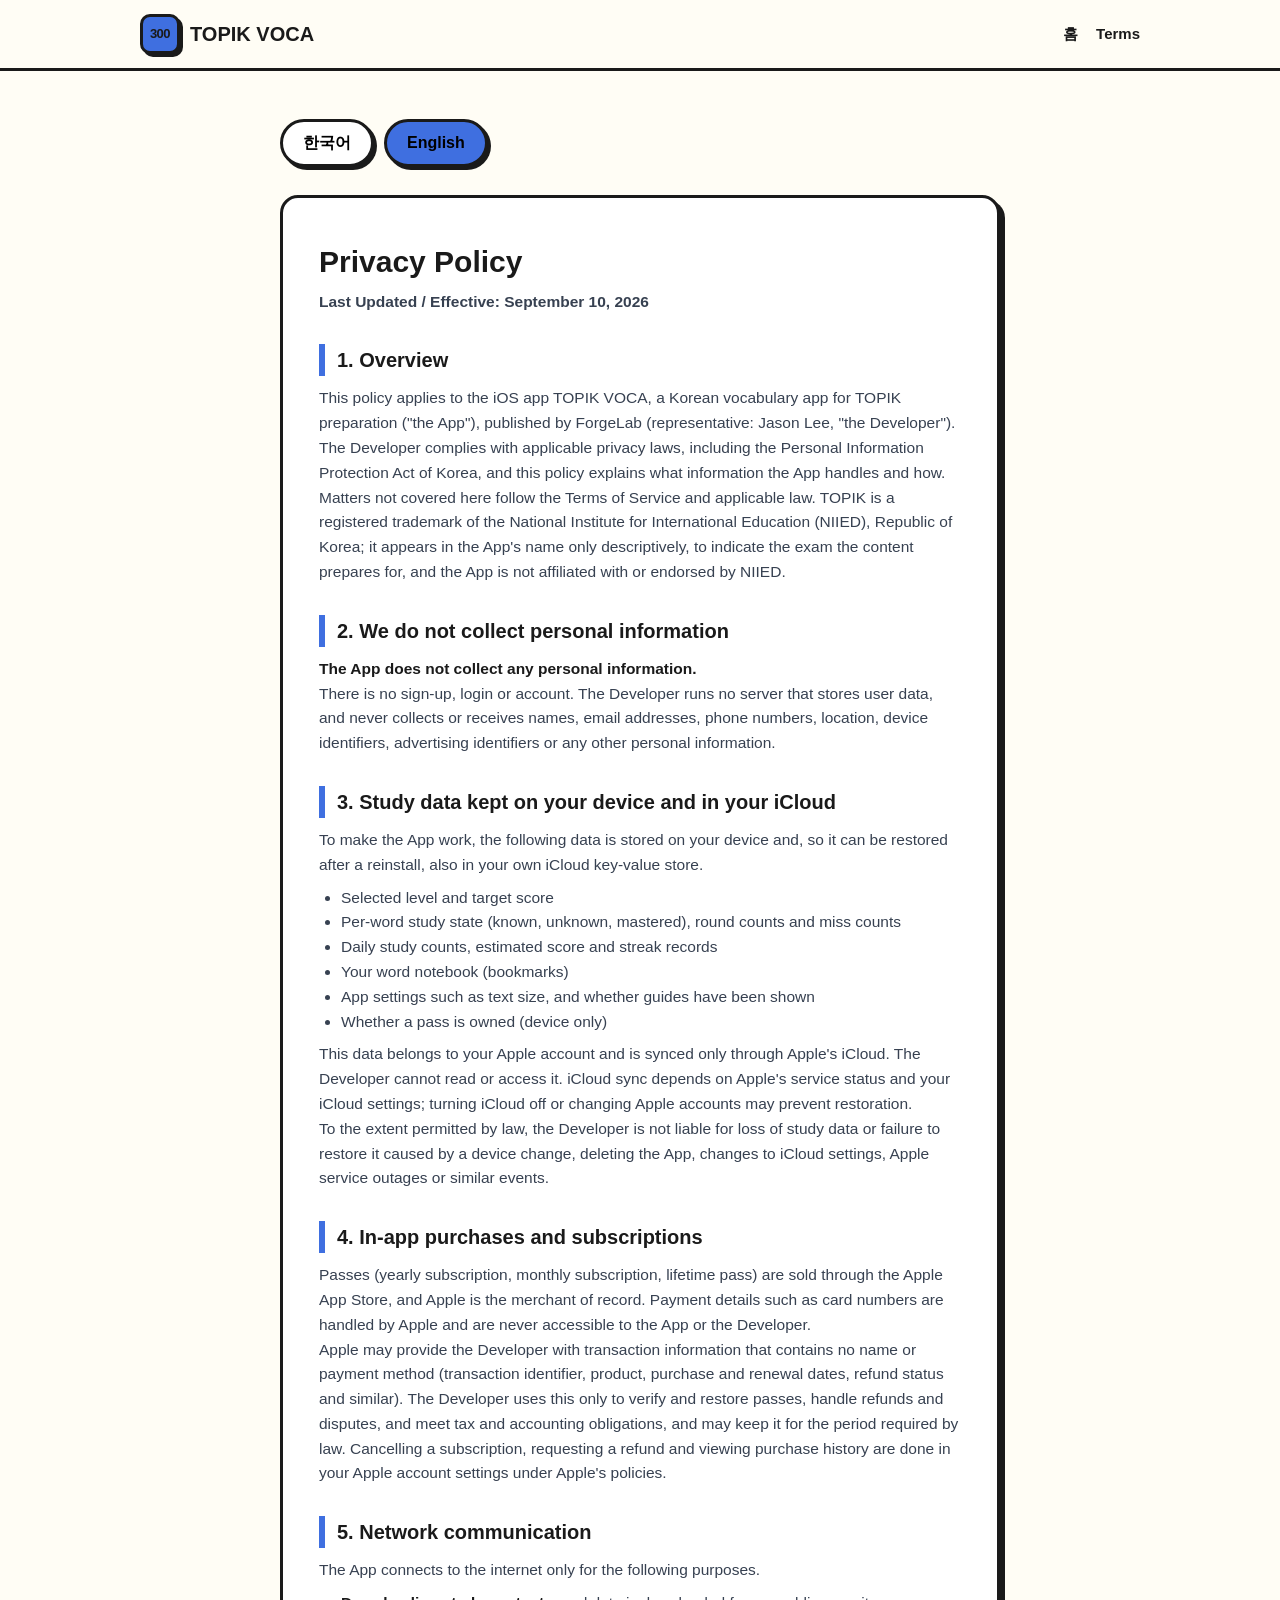
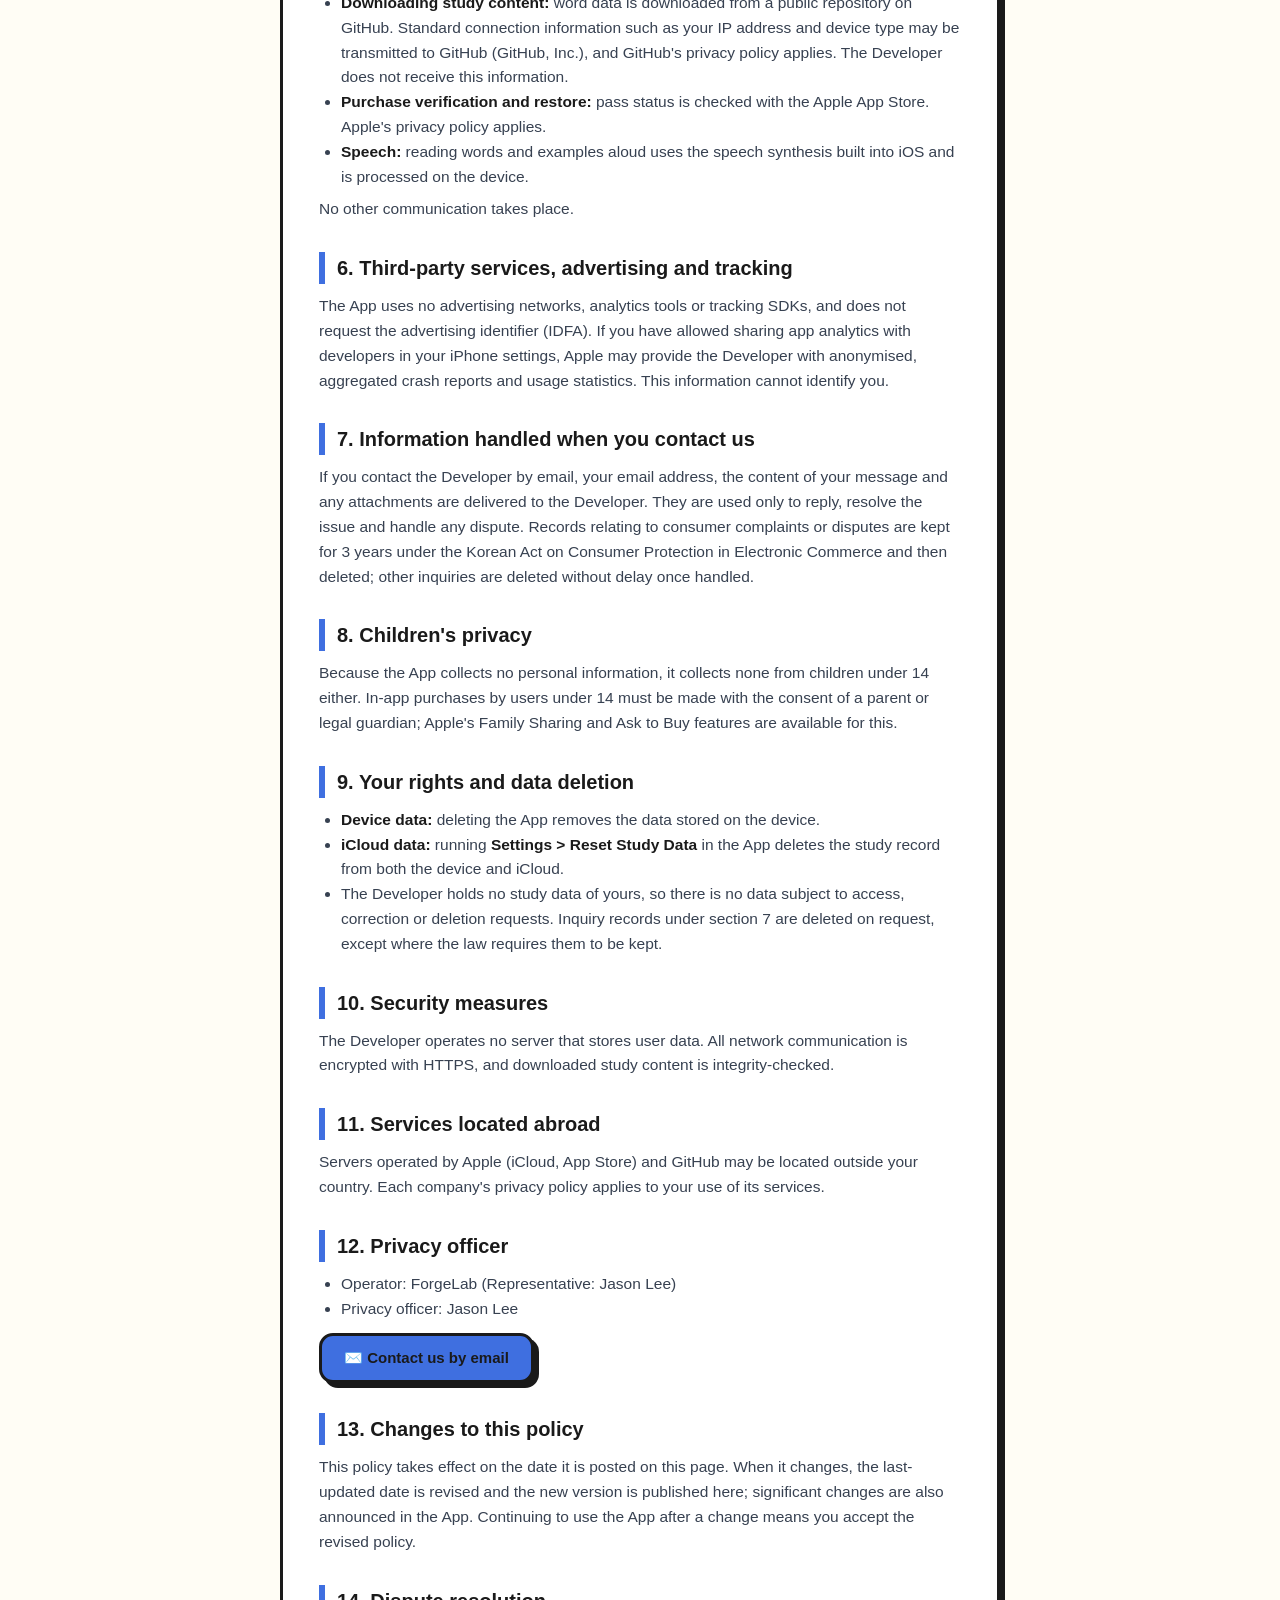
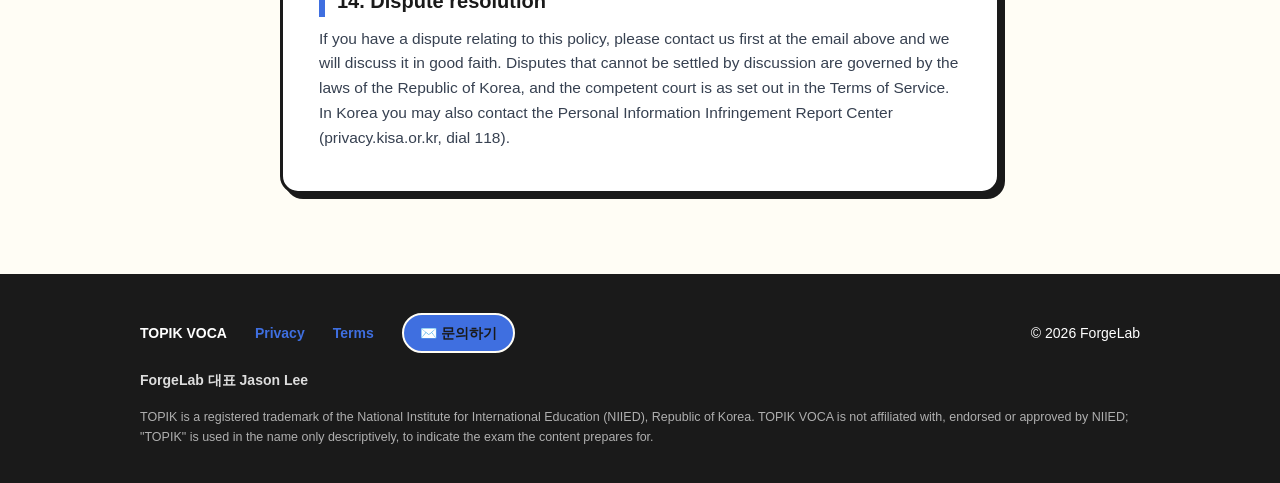
==== commit e2dbaa39: "Rename SamGongGong to TOPIK VOCA; fix hero overflow on phones; terms describe TOPIK levels Co-Author" ====
--- a/docs/privacy.html
+++ b/docs/privacy.html
@@ -3,16 +3,16 @@
 <head>
 <meta charset="UTF-8" />
 <meta name="viewport" content="width=device-width, initial-scale=1.0" />
-<title>개인정보 처리방침 | 삼공공 (SamGongGong) Privacy Policy</title>
-<meta name="description" content="삼공공(SamGongGong) 개인정보 처리방침: 개인정보를 수집하지 않습니다. SamGongGong Privacy Policy: we collect no personal information." />
-<link rel="icon" href="data:image/svg+xml,%3Csvg xmlns='http://www.w3.org/2000/svg' viewBox='0 0 64 64'%3E%3Crect x='4' y='4' width='56' height='56' rx='12' fill='%23FFD43B' stroke='%231A1A1A' stroke-width='5'/%3E%3Ctext x='32' y='42' font-family='-apple-system,sans-serif' font-size='24' font-weight='900' text-anchor='middle' fill='%231A1A1A'%3E120%3C/text%3E%3C/svg%3E" />
+<title>개인정보 처리방침 | TOPIK VOCA Privacy Policy</title>
+<meta name="description" content="TOPIK VOCA 개인정보 처리방침: 개인정보를 수집하지 않습니다. TOPIK VOCA Privacy Policy: we collect no personal information." />
+<link rel="icon" href="data:image/svg+xml,%3Csvg xmlns='http://www.w3.org/2000/svg' viewBox='0 0 64 64'%3E%3Crect x='4' y='4' width='56' height='56' rx='12' fill='%23FFFFFF' stroke='%231A1A1A' stroke-width='5'/%3E%3Cpath d='M16 32a16 16 0 0 1 32 0a8 8 0 0 1-16 0a8 8 0 0 0-16 0z' fill='%23EF4B57'/%3E%3Cpath d='M48 32a16 16 0 0 1-32 0a8 8 0 0 0 16 0a8 8 0 0 1 16 0z' fill='%233F6FE0'/%3E%3C/svg%3E" />
 <link rel="stylesheet" href="styles.css" />
 </head>
 <body>
 
 <nav class="nav">
   <div class="nav-inner">
-    <a class="logo" href="index.html"><span class="logo-block">300</span> SamGongGong</a>
+    <a class="logo" href="index.html"><span class="logo-block">300</span> TOPIK VOCA</a>
     <div class="nav-links">
       <a href="index.html">홈</a>
       <a href="terms.html">Terms</a>
@@ -34,7 +34,7 @@
       <p class="date">최종 수정일 및 시행일: 2026년 9월 10일</p>
 
       <h2>1. 개요</h2>
-      <p>이 방침은 ForgeLab(대표 Jason Lee, 이하 "개발자")이 배포하는 iOS 앱 삼공공(영문명 SamGongGong, TOPIK Vocabulary, 이하 "앱")에 적용됩니다. 개발자는 「개인정보 보호법」 등 관련 법령을 지키며, 이 방침에서 앱이 어떤 정보를 다루고 어떻게 처리하는지 설명합니다. 이 방침에서 정하지 않은 사항은 이용약관과 관련 법령을 따릅니다.</p>
+      <p>이 방침은 ForgeLab(대표 Jason Lee, 이하 "개발자")이 배포하는 iOS 앱 TOPIK VOCA(TOPIK 대비 한국어 어휘 학습 앱, 이하 "앱")에 적용됩니다. 개발자는 「개인정보 보호법」 등 관련 법령을 지키며, 이 방침에서 앱이 어떤 정보를 다루고 어떻게 처리하는지 설명합니다. 이 방침에서 정하지 않은 사항은 이용약관과 관련 법령을 따릅니다. TOPIK은 대한민국 국립국제교육원(NIIED)의 등록 상표로, 앱 이름에는 콘텐츠가 대비하는 시험을 나타내기 위한 서술적 용도로만 쓰였으며, 앱은 국립국제교육원과 무관하고 그 제휴나 보증을 받지 않았습니다.</p>
 
       <h2>2. 개인정보를 수집하지 않습니다</h2>
       <p><strong>앱은 개인정보를 수집하지 않습니다.</strong></p>
@@ -93,7 +93,7 @@
         <li>사업자: ForgeLab (대표 Jason Lee)</li>
         <li>개인정보 보호책임자: Jason Lee</li>
       </ul>
-      <p style="margin-top: 12px;"><a class="nb-btn" style="padding: 10px 22px; font-size: 15px;" href="mailto:forgelab.aitech@gmail.com?subject=%5BSamGongGong%5D%20%EA%B0%9C%EC%9D%B8%EC%A0%95%EB%B3%B4%20%EB%AC%B8%EC%9D%98">✉️ 이메일로 문의하기</a></p>
+      <p style="margin-top: 12px;"><a class="nb-btn" style="padding: 10px 22px; font-size: 15px;" href="mailto:forgelab.aitech@gmail.com?subject=%5BTOPIK%20VOCA%5D%20%EA%B0%9C%EC%9D%B8%EC%A0%95%EB%B3%B4%20%EB%AC%B8%EC%9D%98">✉️ 이메일로 문의하기</a></p>
 
       <h2>13. 방침의 변경</h2>
       <p>이 방침은 이 페이지에 게시한 날부터 효력이 생깁니다. 내용이 바뀌면 최종 수정일을 갱신해 이 페이지에 공개하고, 중요한 변경은 앱 안에서도 안내합니다. 변경 뒤에도 앱을 계속 사용하면 변경된 방침에 동의한 것으로 봅니다.</p>
@@ -109,7 +109,7 @@
       <p class="date">Last Updated / Effective: September 10, 2026</p>
 
       <h2>1. Overview</h2>
-      <p>This policy applies to the iOS app SamGongGong (TOPIK Vocabulary; Korean name 삼공공, "the App"), published by ForgeLab (representative: Jason Lee, "the Developer"). The Developer complies with applicable privacy laws, including the Personal Information Protection Act of Korea, and this policy explains what information the App handles and how. Matters not covered here follow the Terms of Service and applicable law.</p>
+      <p>This policy applies to the iOS app TOPIK VOCA, a Korean vocabulary app for TOPIK preparation ("the App"), published by ForgeLab (representative: Jason Lee, "the Developer"). The Developer complies with applicable privacy laws, including the Personal Information Protection Act of Korea, and this policy explains what information the App handles and how. Matters not covered here follow the Terms of Service and applicable law. TOPIK is a registered trademark of the National Institute for International Education (NIIED), Republic of Korea; it appears in the App's name only descriptively, to indicate the exam the content prepares for, and the App is not affiliated with or endorsed by NIIED.</p>
 
       <h2>2. We do not collect personal information</h2>
       <p><strong>The App does not collect any personal information.</strong></p>
@@ -168,7 +168,7 @@
         <li>Operator: ForgeLab (Representative: Jason Lee)</li>
         <li>Privacy officer: Jason Lee</li>
       </ul>
-      <p style="margin-top: 12px;"><a class="nb-btn" style="padding: 10px 22px; font-size: 15px;" href="mailto:forgelab.aitech@gmail.com?subject=%5BSamGongGong%5D%20Privacy%20inquiry">✉️ Contact us by email</a></p>
+      <p style="margin-top: 12px;"><a class="nb-btn" style="padding: 10px 22px; font-size: 15px;" href="mailto:forgelab.aitech@gmail.com?subject=%5BTOPIK%20VOCA%5D%20Privacy%20inquiry">✉️ Contact us by email</a></p>
 
       <h2>13. Changes to this policy</h2>
       <p>This policy takes effect on the date it is posted on this page. When it changes, the last-updated date is revised and the new version is published here; significant changes are also announced in the App. Continuing to use the App after a change means you accept the revised policy.</p>
@@ -183,12 +183,13 @@
 
 <footer>
   <div class="wrap">
-    <span style="font-weight: 900;">SamGongGong</span>
+    <span style="font-weight: 900;">TOPIK VOCA</span>
     <a href="privacy.html">Privacy</a>
     <a href="terms.html">Terms</a>
-    <a class="contact-btn" href="mailto:forgelab.aitech@gmail.com?subject=%5BSamGongGong%5D%20Support">✉️ 문의하기</a>
+    <a class="contact-btn" href="mailto:forgelab.aitech@gmail.com?subject=%5BTOPIK%20VOCA%5D%20Support">✉️ 문의하기</a>
     <span style="margin-left:auto;">© 2026 ForgeLab</span>
     <span class="biz">ForgeLab 대표 Jason Lee</span>
+    <span class="ets">TOPIK is a registered trademark of the National Institute for International Education (NIIED), Republic of Korea. TOPIK VOCA is not affiliated with, endorsed or approved by NIIED; "TOPIK" is used in the name only descriptively, to indicate the exam the content prepares for.</span>
   </div>
 </footer>
 
--- a/docs/styles.css
+++ b/docs/styles.css
@@ -129,6 +129,7 @@
   font-size: 20px;
   text-decoration: none;
   color: var(--ink);
+  white-space: nowrap;
 }
 .logo-block {
   display: grid;
@@ -154,8 +155,8 @@
   box-shadow: 2px 2px 0 var(--ink);
 }
 
-/* 120 = 육공공 = ㅇㅇㄱ — Korean nickname brand strip (hero) */
-.kr-brand { display: flex; align-items: center; gap: 11px; margin: 18px 0 28px; }
+/* VOCA tile strip + "for TOPIK" pill — mirrors the app icon (hero) */
+.kr-brand { display: flex; flex-wrap: wrap; align-items: center; gap: 11px; margin: 18px 0 28px; }
 .kk {
   display: grid;
   place-items: center;
@@ -199,7 +200,7 @@
   grid-template-columns: 1.15fr 0.85fr;
   gap: 48px;
   align-items: center;
-  padding: 72px 0 84px;
+  padding: 72px 20px 84px;   /* keep .wrap's side gutters — the hero sets its own padding */
 }
 .hero h1 {
   font-size: clamp(34px, 5vw, 52px);
@@ -895,7 +896,7 @@
 /* ---------- Responsive ---------- */
 
 @media (max-width: 860px) {
-  .hero { grid-template-columns: 1fr; text-align: center; padding: 48px 0 60px; }
+  .hero { grid-template-columns: minmax(0, 1fr); text-align: center; padding: 48px 20px 60px; }
   .hero p.sub { margin-left: auto; margin-right: auto; }
   .hero-ctas { justify-content: center; }
   .kr-brand { justify-content: center; }
@@ -973,7 +974,7 @@
 
 /* ---- Hero visual: glow behind the phone + gentle float ---- */
 .hero-visual { position: relative; display: flex; align-items: center; justify-content: center; }
-.hero-visual .phone { position: relative; z-index: 1; }
+.hero-visual .phone { position: relative; z-index: 1; max-width: 100%; }
 .hero-visual .glow {
   position: absolute; width: 120%; height: 120%;
   background: var(--grad-brand);
@@ -1099,7 +1100,8 @@
   .reel { rotate: -7deg; translate: 0 26px; }
   .reel:hover { rotate: -7deg; translate: 0 26px; }
 }
-@media (max-width: 900px) { .reel { display: none; } }
+/* .reel-slot below sets display:grid, so match its specificity or the slot reappears on phones */
+@media (max-width: 900px) { .reel, .reel.reel-slot { display: none; } }
 
 .cinema {
   position: relative;
@@ -1239,7 +1241,7 @@
   content: ""; position: absolute; width: 8px; height: 10px; border-radius: 50%; background: var(--ink); right: 2px; bottom: 3px;
 }
 
-/* "for TEPS" — the icon's caption pill, beside the tile strip */
+/* "for TOPIK" — the icon's caption pill, beside the tile strip */
 .kk-for {
   font-weight: 900; font-size: 13px; color: var(--ink); background: #fff;
   border: 2.5px solid var(--ink); border-radius: 999px; padding: 3px 10px;
